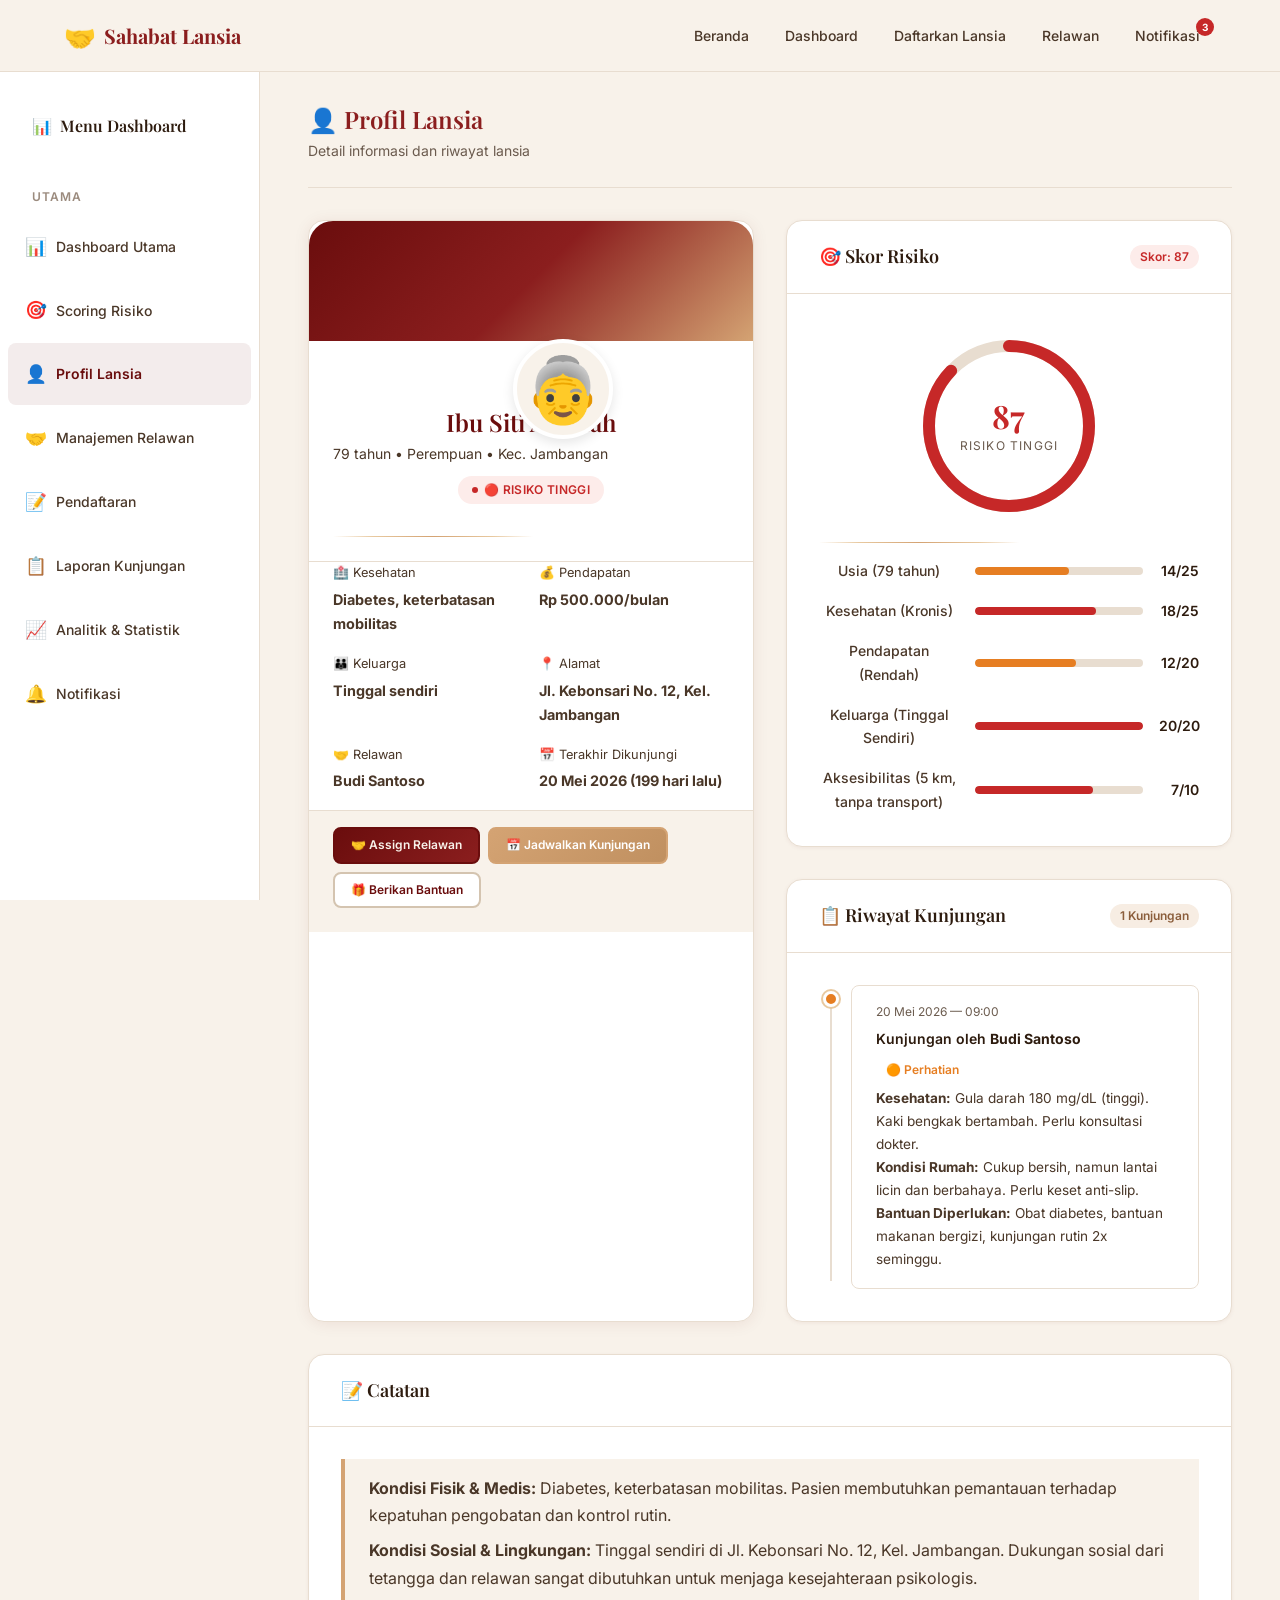
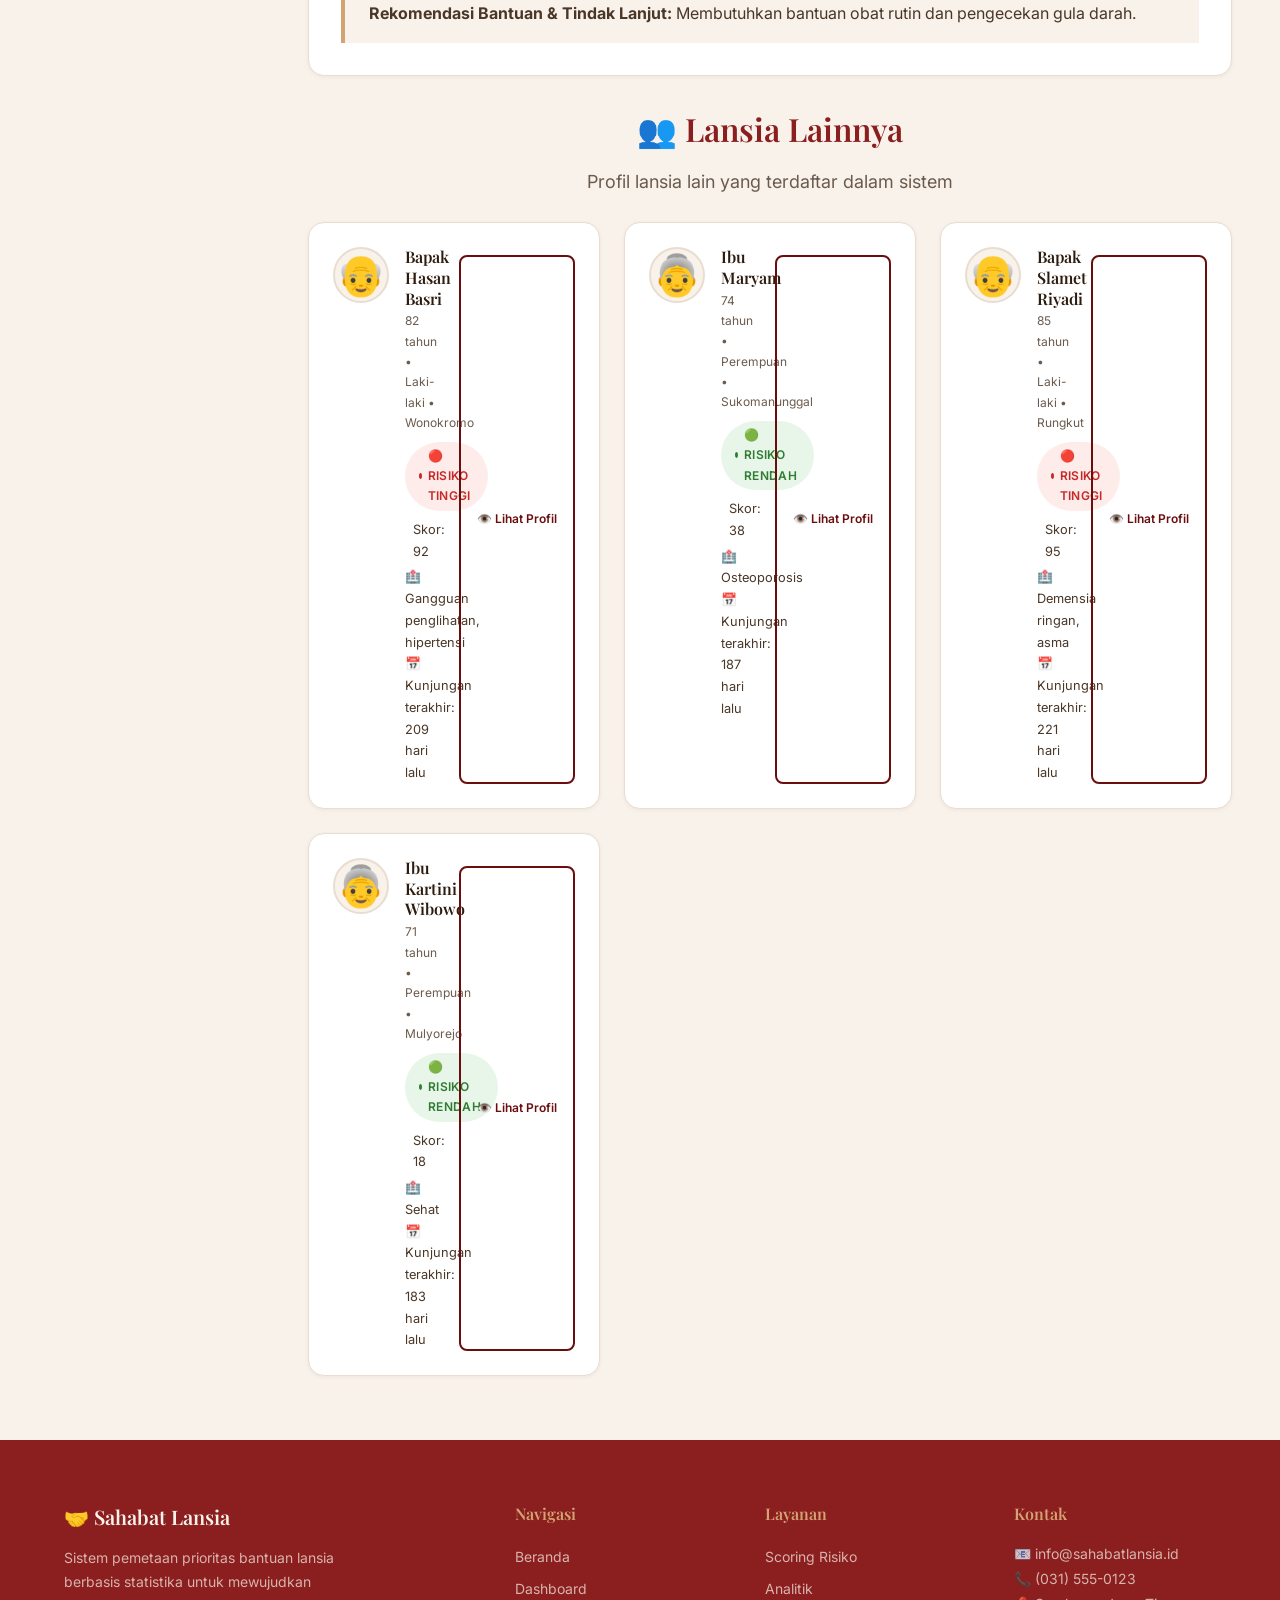
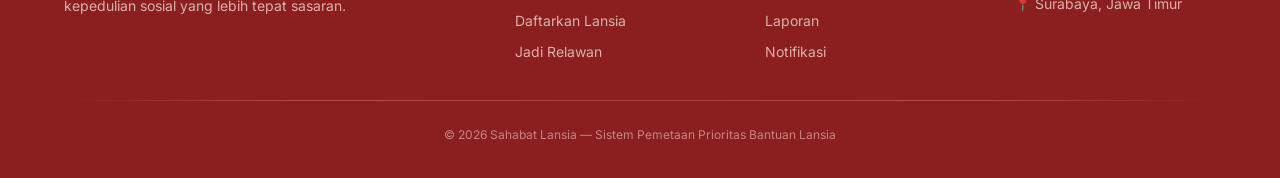
==== profile.html @ b8ca4120 "feat: implement Sahabat Lansia web app fully" ====
<!DOCTYPE html>
<html lang="id">
<head>
  <meta charset="UTF-8">
  <meta name="viewport" content="width=device-width, initial-scale=1.0">
  <meta name="description" content="Profil lengkap lansia — Sahabat Lansia">
  <title>Profil Lansia — Sahabat Lansia</title>
  <link href="https://fonts.googleapis.com/css2?family=Playfair+Display:wght@400;500;600;700&family=Inter:wght@300;400;500;600;700&display=swap" rel="stylesheet">
  <link rel="stylesheet" href="css/style.css">
  <link rel="stylesheet" href="css/components.css">
  <link rel="stylesheet" href="css/dashboard.css">
</head>
<body>

<!-- ===== NAVBAR ===== -->
<nav class="navbar">
  <div class="navbar__container">
    <a href="index.html" class="navbar__brand">
      <span class="navbar__logo">🤝</span> Sahabat Lansia
    </a>
    <button class="navbar__toggle" aria-label="Menu" aria-expanded="false">☰</button>
    <ul class="navbar__menu">
      <li><a href="index.html" class="navbar__link">Beranda</a></li>
      <li><a href="dashboard.html" class="navbar__link">Dashboard</a></li>
      <li><a href="register.html" class="navbar__link">Daftarkan Lansia</a></li>
      <li><a href="volunteer.html" class="navbar__link">Relawan</a></li>
      <li><a href="notifications.html" class="navbar__link navbar__link--notification">
        Notifikasi <span class="notification-badge">3</span>
      </a></li>
    </ul>
  </div>
</nav>

<!-- ===== DASHBOARD LAYOUT ===== -->
<div class="dashboard-layout">

  <!-- Sidebar -->
  <aside class="sidebar">
    <div class="sidebar__header"><span>📊</span> Menu Dashboard</div>
    <div class="sidebar__section-label">Utama</div>
    <nav class="sidebar__nav">
      <a href="dashboard.html" class="sidebar__link"><span class="sidebar__link-icon">📊</span> Dashboard Utama</a>
      <a href="scoring.html" class="sidebar__link"><span class="sidebar__link-icon">🎯</span> Scoring Risiko</a>
      <a href="profile.html" class="sidebar__link sidebar__link--active"><span class="sidebar__link-icon">👤</span> Profil Lansia</a>
      <a href="volunteer.html" class="sidebar__link"><span class="sidebar__link-icon">🤝</span> Manajemen Relawan</a>
      <a href="register.html" class="sidebar__link"><span class="sidebar__link-icon">📝</span> Pendaftaran</a>
      <a href="report.html" class="sidebar__link"><span class="sidebar__link-icon">📋</span> Laporan Kunjungan</a>
      <a href="analytics.html" class="sidebar__link"><span class="sidebar__link-icon">📈</span> Analitik & Statistik</a>
      <a href="notifications.html" class="sidebar__link"><span class="sidebar__link-icon">🔔</span> Notifikasi</a>
    </nav>
  </aside>

  <!-- Main Content -->
  <main class="main-content">
    <div class="main-content__header">
      <h1>👤 Profil Lansia</h1>
      <p>Detail informasi dan riwayat lansia</p>
    </div>

    <!-- ===== PROFILE SECTION (Two Columns) ===== -->
    <div style="display:grid; grid-template-columns:1fr 1fr; gap:var(--space-xl); margin-bottom:var(--space-xl);" id="profile-container">

      <!-- LEFT: Profile Card -->
      <div class="profile-card">
        <div class="profile-card__banner" style="background:linear-gradient(135deg, #6A0D0D 0%, #8B1E1E 50%, #D4A373 100%); height:120px; border-radius:var(--radius-lg) var(--radius-lg) 0 0; position:relative;"></div>
        <div class="profile-card__photo" id="profile-photo" style="font-size:4rem; width:100px; height:100px; display:flex; align-items:center; justify-content:center; background:var(--cream); border-radius:50%; border:4px solid white; margin:-50px auto 0; position:relative; z-index:2; box-shadow:0 4px 12px rgba(0,0,0,0.1);">
          👵
        </div>
        <div class="profile-card__info" style="text-align:center; padding:var(--space-md) var(--space-lg);">
          <h2 class="profile-card__name" id="profile-name" style="font-family:'Playfair Display',serif; color:var(--primary); margin-bottom:var(--space-xs);">Ibu Siti Aminah</h2>
          <p class="profile-card__meta" id="profile-meta" style="color:var(--text-secondary); margin-bottom:var(--space-sm);">79 tahun • Perempuan • Jambangan</p>
          <div id="profile-risk-badge-container">
            <span class="risk-badge risk-badge--high">
              <span class="risk-badge__dot"></span> 🔴 Risiko Tinggi
            </span>
          </div>
        </div>

        <div class="gold-divider gold-divider--sm gold-divider--center" style="margin:var(--space-md) var(--space-lg);"></div>

        <div class="profile-card__details" style="padding:0 var(--space-lg) var(--space-md); display:grid; grid-template-columns:1fr 1fr; gap:var(--space-md);">
          <div class="profile-card__detail">
            <span style="font-size:0.8rem; color:var(--text-secondary); display:block; margin-bottom:2px;">🏥 Kesehatan</span>
            <strong style="font-size:0.9rem; color:var(--text-primary);" id="detail-health">Diabetes, keterbatasan mobilitas</strong>
          </div>
          <div class="profile-card__detail">
            <span style="font-size:0.8rem; color:var(--text-secondary); display:block; margin-bottom:2px;">💰 Pendapatan</span>
            <strong style="font-size:0.9rem; color:var(--text-primary);" id="detail-income">Rp500.000/bulan</strong>
          </div>
          <div class="profile-card__detail">
            <span style="font-size:0.8rem; color:var(--text-secondary); display:block; margin-bottom:2px;">👪 Keluarga</span>
            <strong style="font-size:0.9rem; color:var(--text-primary);" id="detail-family">Tinggal sendiri</strong>
          </div>
          <div class="profile-card__detail">
            <span style="font-size:0.8rem; color:var(--text-secondary); display:block; margin-bottom:2px;">📍 Alamat</span>
            <strong style="font-size:0.9rem; color:var(--text-primary);" id="detail-address">Jl. Kebonsari No. 12</strong>
          </div>
          <div class="profile-card__detail">
            <span style="font-size:0.8rem; color:var(--text-secondary); display:block; margin-bottom:2px;">🤝 Relawan</span>
            <strong style="font-size:0.9rem; color:var(--text-primary);" id="detail-volunteer">Budi Santoso</strong>
          </div>
          <div class="profile-card__detail">
            <span style="font-size:0.8rem; color:var(--text-secondary); display:block; margin-bottom:2px;">📅 Terakhir Dikunjungi</span>
            <strong style="font-size:0.9rem; color:var(--text-primary);" id="detail-last-visit">20 Mei 2026</strong>
          </div>
        </div>

        <div class="profile-card__actions" style="padding:var(--space-md) var(--space-lg) var(--space-lg); display:flex; gap:var(--space-sm); flex-wrap:wrap;">
          <button class="btn btn--primary btn--sm" id="btn-assign" onclick="showToast('Fitur assign relawan akan segera hadir', 'success')">🤝 Assign Relawan</button>
          <button class="btn btn--gold btn--sm" id="btn-schedule" onclick="showToast('Jadwal kunjungan berhasil dibuat', 'success')">📅 Jadwalkan Kunjungan</button>
          <button class="btn btn--secondary btn--sm" id="btn-assist" onclick="showToast('Form bantuan telah dikirim', 'success')">🎁 Berikan Bantuan</button>
        </div>
      </div>

      <!-- RIGHT: Risk Score + Visit Timeline -->
      <div style="display:flex; flex-direction:column; gap:var(--space-xl);">

        <!-- A. Risk Score Card -->
        <div class="card">
          <div class="card__header">
            <h3 class="card__title">🎯 Skor Risiko</h3>
            <span class="badge badge--danger" id="profile-score-badge">Skor: 87</span>
          </div>
          <div class="card__body" style="text-align:center;">
            <div id="profile-gauge" style="display:flex; justify-content:center; margin-bottom:var(--space-md);"></div>
            <div class="gold-divider gold-divider--sm gold-divider--center" style="margin:var(--space-md) 0;"></div>
            <div class="score-breakdown" id="profile-breakdown">
              <!-- Populated by JS -->
            </div>
          </div>
        </div>

        <!-- B. Visit History Timeline -->
        <div class="card">
          <div class="card__header">
            <h3 class="card__title">📋 Riwayat Kunjungan</h3>
            <span class="badge badge--gold" id="profile-visits-badge">4 Kunjungan</span>
          </div>
          <div class="card__body">
            <div class="timeline" id="profile-timeline">
              <!-- Populated by JS -->
            </div>
          </div>
        </div>

      </div>
    </div>

    <!-- ===== NOTES CARD ===== -->
    <div class="card" style="margin-bottom:var(--space-xl);">
      <div class="card__header">
        <h3 class="card__title">📝 Catatan</h3>
      </div>
      <div class="card__body" id="profile-notes">
        <!-- Populated by JS -->
      </div>
    </div>

    <!-- ===== LANSIA LAINNYA ===== -->
    <div class="section__header" style="margin-bottom:var(--space-lg);">
      <h2 class="section__title">👥 Lansia Lainnya</h2>
      <p class="section__subtitle">Profil lansia lain yang terdaftar dalam sistem</p>
    </div>

    <div class="elderly-list" id="other-elderly-list" style="display:grid; grid-template-columns:repeat(auto-fill, minmax(280px, 1fr)); gap:var(--space-lg); margin-bottom:var(--space-xl);">
      <!-- Rendered by JS -->
    </div>

  </main>
</div>

<!-- ===== FOOTER ===== -->
<footer class="footer">
  <div class="container">
    <div class="footer__grid">
      <div class="footer__brand">
        <h3>🤝 Sahabat Lansia</h3>
        <p>Sistem pemetaan prioritas bantuan lansia berbasis statistika untuk mewujudkan kepedulian sosial yang lebih tepat sasaran.</p>
      </div>
      <div class="footer__links">
        <h4>Navigasi</h4>
        <a href="index.html">Beranda</a>
        <a href="dashboard.html">Dashboard</a>
        <a href="register.html">Daftarkan Lansia</a>
        <a href="volunteer.html">Jadi Relawan</a>
      </div>
      <div class="footer__links">
        <h4>Layanan</h4>
        <a href="scoring.html">Scoring Risiko</a>
        <a href="analytics.html">Analitik</a>
        <a href="report.html">Laporan</a>
        <a href="notifications.html">Notifikasi</a>
      </div>
      <div class="footer__contact">
        <h4>Kontak</h4>
        <p>📧 info@sahabatlansia.id</p>
        <p>📞 (031) 555-0123</p>
        <p>📍 Surabaya, Jawa Timur</p>
      </div>
    </div>
    <div class="gold-divider"></div>
    <p class="footer__copyright">© 2026 Sahabat Lansia — Sistem Pemetaan Prioritas Bantuan Lansia</p>
  </div>
</footer>

<script src="js/data.js"></script>
<script src="js/app.js"></script>
<script>
document.addEventListener('DOMContentLoaded', function() {
  // 1. Parse ID from query params, default to 1 (Ibu Siti Aminah)
  const params = new URLSearchParams(window.location.search);
  let elderlyId = parseInt(params.get('id'), 10);
  if (isNaN(elderlyId)) {
    elderlyId = 1;
  }

  // Get data
  const e = getElderlyById(elderlyId);

  if (!e) {
    // Show empty/not found state
    document.getElementById('profile-container').innerHTML = `
      <div class="card" style="grid-column: 1 / -1; padding: var(--space-2xl); text-align: center;">
        <div style="font-size: 4rem; margin-bottom: var(--space-md);">🔍</div>
        <h2 style="font-family:'Playfair Display',serif; color:var(--primary); margin-bottom: var(--space-sm);">Data Lansia Tidak Ditemukan</h2>
        <p style="color:var(--text-secondary); margin-bottom: var(--space-lg);">Profil lansia dengan ID ${elderlyId} tidak terdaftar di sistem.</p>
        <a href="dashboard.html" class="btn btn--primary">Kembali ke Dashboard</a>
      </div>
    `;
    document.getElementById('profile-notes').innerHTML = `<p style="text-align:center; color:var(--text-muted);">Tidak ada catatan.</p>`;
    return;
  }

  // Update Left Card info
  document.getElementById('profile-photo').textContent = e.photo || "👵";
  document.getElementById('profile-name').textContent = e.name;
  document.getElementById('profile-meta').textContent = `${e.age} tahun • ${e.gender} • Kec. ${e.district}`;
  
  // Risk Badge
  const badgeClass = e.riskCategory;
  const badgeLabel = getRiskLabel(e.riskCategory);
  const badgeEmoji = getRiskEmoji(e.riskCategory);
  document.getElementById('profile-risk-badge-container').innerHTML = `
    <span class="risk-badge risk-badge--${badgeClass}">
      <span class="risk-badge__dot"></span> ${badgeEmoji} ${badgeLabel}
    </span>
  `;

  // Details
  document.getElementById('detail-health').textContent = e.health;
  document.getElementById('detail-income').textContent = e.income > 0 ? formatCurrency(e.income) + '/bulan' : 'Tidak ada pendapatan';
  document.getElementById('detail-family').textContent = e.livingStatus || (e.familySupport === 'alone' ? 'Tinggal sendiri' : e.familySupport === 'caregiver' ? 'Dengan pengasuh' : 'Tinggal dengan keluarga');
  document.getElementById('detail-address').textContent = e.address;
  document.getElementById('detail-volunteer').textContent = e.volunteer || 'Belum ditugaskan';
  
  const days = daysSince(e.lastVisit);
  document.getElementById('detail-last-visit').textContent = e.lastVisit ? `${formatDate(e.lastVisit)} (${days} hari lalu)` : 'Belum pernah';

  // Action Buttons customized
  document.getElementById('btn-assign').setAttribute('onclick', `showToast('Berhasil menugaskan relawan untuk ${e.name}', 'success')`);
  document.getElementById('btn-schedule').setAttribute('onclick', `showToast('Jadwal kunjungan ke ${e.name} berhasil dibuat', 'success')`);
  document.getElementById('btn-assist').setAttribute('onclick', `showToast('Program bantuan untuk ${e.name} berhasil diajukan', 'success')`);

  // Update Right Card Info
  // Score badge
  const scoreBadge = document.getElementById('profile-score-badge');
  scoreBadge.textContent = `Skor: ${e.riskScore}`;
  scoreBadge.className = `badge badge--${badgeClass === 'high' ? 'danger' : badgeClass === 'medium' ? 'warning' : 'success'}`;

  // Render Gauge
  renderGauge('profile-gauge', e.riskScore);

  // Calculate breakdown contribution
  const dataForScore = {
    age: e.age,
    healthCondition: e.healthCondition,
    incomeCategory: e.incomeCategory,
    familySupport: e.familySupport,
    accessibilityDistance: e.accessibilityDistance,
    transportAccess: e.transportAccess
  };
  
  // Breakdown Calculation
  let ageScore = 0;
  if (e.age >= 90) ageScore = 25;
  else if (e.age >= 85) ageScore = 22;
  else if (e.age >= 80) ageScore = 18;
  else if (e.age >= 75) ageScore = 14;
  else if (e.age >= 70) ageScore = 10;
  else ageScore = 5;

  let healthScore = 0;
  if (e.healthCondition === "disability") healthScore = 25;
  else if (e.healthCondition === "chronic") healthScore = 18;
  else healthScore = 5;

  let incomeScore = 0;
  if (e.incomeCategory === "none") incomeScore = 20;
  else if (e.incomeCategory === "low") incomeScore = 12;
  else incomeScore = 4;

  let familyScore = 0;
  if (e.familySupport === "alone") familyScore = 20;
  else if (e.familySupport === "caregiver") familyScore = 10;
  else familyScore = 3;

  let accessScore = 2;
  if (!e.transportAccess && e.accessibilityDistance > 5) accessScore = 10;
  else if (!e.transportAccess) accessScore = 7;
  else if (e.accessibilityDistance > 5) accessScore = 5;
  else accessScore = 2;

  const breakdownEl = document.getElementById('profile-breakdown');
  
  const factors = [
    { label: `Usia (${e.age} tahun)`, val: ageScore, max: 25, color: ageScore >= 18 ? 'var(--risk-high)' : ageScore >= 10 ? 'var(--risk-medium)' : 'var(--risk-low)' },
    { label: `Kesehatan (${e.healthCondition === 'healthy' ? 'Sehat' : e.healthCondition === 'chronic' ? 'Kronis' : 'Disabilitas'})`, val: healthScore, max: 25, color: healthScore >= 18 ? 'var(--risk-high)' : healthScore >= 10 ? 'var(--risk-medium)' : 'var(--risk-low)' },
    { label: `Pendapatan (${e.incomeCategory === 'pension' ? 'Pensiunan' : e.incomeCategory === 'low' ? 'Rendah' : 'Tanpa Pendapatan'})`, val: incomeScore, max: 20, color: incomeScore >= 15 ? 'var(--risk-high)' : incomeScore >= 10 ? 'var(--risk-medium)' : 'var(--risk-low)' },
    { label: `Keluarga (${e.familySupport === 'family' ? 'Tinggal dg Keluarga' : e.familySupport === 'caregiver' ? 'Dengan Pengasuh' : 'Tinggal Sendiri'})`, val: familyScore, max: 20, color: familyScore >= 15 ? 'var(--risk-high)' : familyScore >= 10 ? 'var(--risk-medium)' : 'var(--risk-low)' },
    { label: `Aksesibilitas (${e.accessibilityDistance} km, ${e.transportAccess ? 'ada transport' : 'tanpa transport'})`, val: accessScore, max: 10, color: accessScore >= 7 ? 'var(--risk-high)' : accessScore >= 5 ? 'var(--risk-medium)' : 'var(--risk-low)' }
  ];

  breakdownEl.innerHTML = factors.map(f => {
    const pct = Math.round((f.val / f.max) * 100);
    return `
      <div class="score-factor">
        <div class="score-factor__label">${f.label}</div>
        <div class="score-factor__bar"><div class="score-factor__fill" style="width:${pct}%; background:${f.color};"></div></div>
        <div class="score-factor__value">${f.val}/${f.max}</div>
      </div>
    `;
  }).join('');

  // Timeline (Visit History)
  const eReports = visitReports.filter(r => r.elderlyId === e.id);
  const visitsBadge = document.getElementById('profile-visits-badge');
  visitsBadge.textContent = `${eReports.length} Kunjungan`;
  
  const timelineEl = document.getElementById('profile-timeline');
  if (eReports.length === 0) {
    timelineEl.innerHTML = `
      <div style="text-align:center; padding:var(--space-lg); color:var(--text-muted); font-style:italic;">
        Belum ada riwayat kunjungan tercatat untuk lansia ini.
      </div>
    `;
  } else {
    // Sort reports by date descending
    const sortedReports = [...eReports].sort((a, b) => new Date(b.date) - new Date(a.date));
    timelineEl.innerHTML = sortedReports.map(r => {
      const vol = getVolunteerById(r.volunteerId);
      const volName = vol ? vol.name : 'Relawan';
      let statusColor = 'var(--risk-low)';
      if (r.overallRating === 'critical') statusColor = 'var(--risk-high)';
      else if (r.overallRating === 'concerning') statusColor = 'var(--risk-medium)';
      
      const ratingLabels = { stable: '🟢 Stabil', concerning: '🟠 Perhatian', critical: '🔴 Kritis' };
      const ratingLabel = ratingLabels[r.overallRating] || r.overallRating;

      return `
        <div class="timeline__item">
          <div class="timeline__dot" style="background:${statusColor};"></div>
          <div class="timeline__content">
            <div class="timeline__date">${formatDate(r.date)} — ${r.time}</div>
            <div class="timeline__title" style="display:flex; justify-content:space-between; align-items:center; flex-wrap:wrap; gap:8px;">
              <span>Kunjungan oleh <strong>${volName}</strong></span>
              <span class="badge badge--sm" style="background:${statusColor}15; color:${statusColor}; border:1px solid ${statusColor}30;">${ratingLabel}</span>
            </div>
            <p style="font-size:0.85rem; color:var(--text-secondary); margin-top:4px;">
              <strong>Kesehatan:</strong> ${r.healthUpdate}<br>
              <strong>Kondisi Rumah:</strong> ${r.houseCondition}<br>
              <strong>Bantuan Diperlukan:</strong> ${r.assistanceNeeded}
            </p>
          </div>
        </div>
      `;
    }).join('');
  }

  // Notes
  const notesContainer = document.getElementById('profile-notes');
  let healthNotes = e.health;
  let familyNotes = e.livingStatus || (e.familySupport === 'alone' ? 'Tinggal sendiri' : e.familySupport === 'caregiver' ? 'Dengan pengasuh' : 'Tinggal dengan keluarga');
  let needsNotes = e.notes || 'Bantuan pemantauan kesehatan rutin dan pendampingan sosial.';
  
  notesContainer.innerHTML = `
    <div style="background:var(--cream); padding:var(--space-md) var(--space-lg); border-radius:var(--radius-md); border-left:4px solid var(--gold);">
      <p style="color:var(--text-primary); line-height:1.7; margin-bottom:var(--space-sm);">
        <strong>Kondisi Fisik & Medis:</strong> ${healthNotes}. Pasien membutuhkan pemantauan terhadap kepatuhan pengobatan dan kontrol rutin.
      </p>
      <p style="color:var(--text-primary); line-height:1.7; margin-bottom:var(--space-sm);">
        <strong>Kondisi Sosial & Lingkungan:</strong> ${familyNotes} di ${e.address}. Dukungan sosial dari tetangga dan relawan sangat dibutuhkan untuk menjaga kesejahteraan psikologis.
      </p>
      <p style="color:var(--text-primary); line-height:1.7;">
        <strong>Rekomendasi Bantuan & Tindak Lanjut:</strong> ${needsNotes}
      </p>
    </div>
  `;

  // Render other elderly cards (show 4 others, excluding current ID)
  const others = elderlyData.filter(item => item.id !== e.id).slice(0, 4);
  const listEl = document.getElementById('other-elderly-list');
  if (listEl) {
    listEl.innerHTML = others.map(item => {
      const riskClass = item.riskCategory;
      const riskLabel = getRiskLabel(item.riskCategory);
      const riskEmoji = getRiskEmoji(item.riskCategory);
      const days = daysSince(item.lastVisit);
      const daysText = days !== null ? days + ' hari lalu' : 'Belum pernah';
      return `
        <div class="elderly-card">
          <div class="elderly-card__avatar" style="font-size:2.5rem;">${item.photo}</div>
          <div class="elderly-card__info">
            <h4 class="elderly-card__name">${item.name}</h4>
            <p class="elderly-card__meta">${item.age} tahun • ${item.gender} • ${item.district}</p>
            <div class="elderly-card__details" style="margin-top:var(--space-xs);">
              <span class="risk-badge risk-badge--${riskClass}">
                <span class="risk-badge__dot"></span> ${riskEmoji} ${riskLabel}
              </span>
              <span style="font-size:0.8rem; color:var(--text-secondary); margin-left:var(--space-sm);">Skor: ${item.riskScore}</span>
            </div>
            <p style="font-size:0.8rem; color:var(--text-secondary); margin-top:var(--space-xs);">🏥 ${item.health}</p>
            <p style="font-size:0.8rem; color:var(--text-secondary);">📅 Kunjungan terakhir: ${daysText}</p>
          </div>
          <div class="elderly-card__actions" style="margin-top:var(--space-sm);">
            <a href="profile.html?id=${item.id}" class="btn btn--outline btn--sm">👁️ Lihat Profil</a>
          </div>
        </div>
      `;
    }).join('');
  }
});
</script>
</body>
</html>
---- css/style.css ----
/* ============================================
   SAHABAT LANSIA — Global Design System
   ============================================ */

/* --- CSS Custom Properties --- */
:root {
  /* Primary Palette */
  --primary: #6A0D0D;
  --primary-dark: #8B1E1E;
  --primary-light: #9B3333;
  --warm-brown: #8B5E3C;
  --cream: #F8F2EA;
  --cream-dark: #EDE4D8;
  --gold: #D4A373;
  --gold-light: #E8C9A0;
  --beige: #EADBC8;

  /* Status Colors */
  --risk-high: #C62828;
  --risk-high-bg: #FDECEA;
  --risk-medium: #E67E22;
  --risk-medium-bg: #FFF3E0;
  --risk-low: #2E7D32;
  --risk-low-bg: #E8F5E9;

  /* Text Colors */
  --text-dark: #2D1B0E;
  --text-body: #4A3728;
  --text-muted: #6B5B4E;
  --text-light: #9B8B7E;

  /* Backgrounds */
  --bg-white: #FFFFFF;
  --bg-cream: #F8F2EA;
  --bg-beige: #EADBC8;

  /* Shadows */
  --shadow-sm: 0 1px 4px rgba(106, 13, 13, 0.06);
  --shadow: 0 2px 16px rgba(106, 13, 13, 0.08);
  --shadow-md: 0 4px 20px rgba(106, 13, 13, 0.10);
  --shadow-lg: 0 8px 32px rgba(106, 13, 13, 0.12);

  /* Borders */
  --border-light: #E8DDD0;
  --border: #D4C4B0;

  /* Radius */
  --radius-sm: 8px;
  --radius: 16px;
  --radius-lg: 24px;
  --radius-full: 9999px;

  /* Transitions */
  --transition: all 0.3s ease;
  --transition-fast: all 0.15s ease;

  /* Spacing */
  --space-xs: 4px;
  --space-sm: 8px;
  --space-md: 16px;
  --space-lg: 24px;
  --space-xl: 32px;
  --space-2xl: 48px;
  --space-3xl: 64px;
  --space-4xl: 96px;

  /* Typography */
  --font-heading: 'Playfair Display', 'Georgia', serif;
  --font-body: 'Inter', -apple-system, BlinkMacSystemFont, sans-serif;
  --font-size-xs: 0.75rem;
  --font-size-sm: 0.875rem;
  --font-size-base: 1rem;
  --font-size-lg: 1.125rem;
  --font-size-xl: 1.25rem;
  --font-size-2xl: 1.5rem;
  --font-size-3xl: 2rem;
  --font-size-4xl: 2.5rem;
  --font-size-5xl: 3.5rem;

  /* Layout */
  --container-max: 1200px;
  --container-narrow: 800px;
  --navbar-height: 72px;
  --sidebar-width: 260px;
}


/* --- CSS Reset --- */
*,
*::before,
*::after {
  margin: 0;
  padding: 0;
  box-sizing: border-box;
}

html {
  scroll-behavior: smooth;
  -webkit-text-size-adjust: 100%;
}

body {
  font-family: var(--font-body);
  font-size: var(--font-size-base);
  line-height: 1.7;
  color: var(--text-body);
  background-color: var(--bg-cream);
  -webkit-font-smoothing: antialiased;
  -moz-osx-font-smoothing: grayscale;
}

img {
  max-width: 100%;
  height: auto;
  display: block;
}

a {
  color: var(--primary);
  text-decoration: none;
  transition: var(--transition-fast);
}

a:hover {
  color: var(--primary-dark);
}

ul, ol {
  list-style: none;
}

button, input, select, textarea {
  font-family: inherit;
  font-size: inherit;
  line-height: inherit;
  color: inherit;
}

button {
  cursor: pointer;
  border: none;
  background: none;
}

h1, h2, h3, h4, h5, h6 {
  font-family: var(--font-heading);
  color: var(--text-dark);
  line-height: 1.3;
  font-weight: 600;
}

h1 { font-size: var(--font-size-5xl); }
h2 { font-size: var(--font-size-3xl); }
h3 { font-size: var(--font-size-2xl); }
h4 { font-size: var(--font-size-xl); }
h5 { font-size: var(--font-size-lg); }
h6 { font-size: var(--font-size-base); }


/* --- Layout --- */
.container {
  width: 100%;
  max-width: var(--container-max);
  margin: 0 auto;
  padding: 0 var(--space-lg);
}

.container--narrow {
  max-width: var(--container-narrow);
}


/* --- Utility Classes --- */
.text-center { text-align: center; }
.text-left { text-align: left; }
.text-right { text-align: right; }
.text-muted { color: var(--text-muted); }
.text-primary { color: var(--primary); }
.text-gold { color: var(--gold); }
.text-risk-high { color: var(--risk-high); }
.text-risk-medium { color: var(--risk-medium); }
.text-risk-low { color: var(--risk-low); }

.font-heading { font-family: var(--font-heading); }
.font-body { font-family: var(--font-body); }

.mt-sm { margin-top: var(--space-sm); }
.mt-md { margin-top: var(--space-md); }
.mt-lg { margin-top: var(--space-lg); }
.mt-xl { margin-top: var(--space-xl); }
.mt-2xl { margin-top: var(--space-2xl); }
.mb-sm { margin-bottom: var(--space-sm); }
.mb-md { margin-bottom: var(--space-md); }
.mb-lg { margin-bottom: var(--space-lg); }
.mb-xl { margin-bottom: var(--space-xl); }
.mb-2xl { margin-bottom: var(--space-2xl); }

.flex { display: flex; }
.flex-col { flex-direction: column; }
.flex-wrap { flex-wrap: wrap; }
.items-center { align-items: center; }
.justify-center { justify-content: center; }
.justify-between { justify-content: space-between; }
.gap-sm { gap: var(--space-sm); }
.gap-md { gap: var(--space-md); }
.gap-lg { gap: var(--space-lg); }
.gap-xl { gap: var(--space-xl); }

.grid { display: grid; gap: var(--space-lg); }
.grid--2 { grid-template-columns: repeat(2, 1fr); }
.grid--3 { grid-template-columns: repeat(3, 1fr); }
.grid--4 { grid-template-columns: repeat(4, 1fr); }

.hidden { display: none !important; }
.sr-only {
  position: absolute;
  width: 1px;
  height: 1px;
  overflow: hidden;
  clip: rect(0,0,0,0);
  white-space: nowrap;
}


/* --- Gold Decorative Divider --- */
.gold-divider {
  height: 1px;
  background: linear-gradient(
    90deg,
    transparent 0%,
    var(--gold-light) 20%,
    var(--gold) 50%,
    var(--gold-light) 80%,
    transparent 100%
  );
  margin: var(--space-2xl) 0;
  border: none;
}

.gold-divider--sm {
  margin: var(--space-lg) 0;
}

.gold-divider--center {
  max-width: 200px;
  margin-left: auto;
  margin-right: auto;
}


/* ============================================
   LANDING PAGE STYLES
   ============================================ */

/* --- Hero Section --- */
.hero {
  position: relative;
  min-height: calc(100vh - var(--navbar-height));
  display: flex;
  align-items: center;
  background: linear-gradient(135deg, var(--cream) 0%, var(--beige) 50%, var(--cream-dark) 100%);
  overflow: hidden;
  padding: var(--space-4xl) 0;
}

.hero::before {
  content: '';
  position: absolute;
  top: -50%;
  right: -10%;
  width: 600px;
  height: 600px;
  border-radius: 50%;
  background: radial-gradient(circle, rgba(212, 163, 115, 0.15) 0%, transparent 70%);
  pointer-events: none;
}

.hero::after {
  content: '';
  position: absolute;
  bottom: -30%;
  left: -10%;
  width: 500px;
  height: 500px;
  border-radius: 50%;
  background: radial-gradient(circle, rgba(106, 13, 13, 0.05) 0%, transparent 70%);
  pointer-events: none;
}

.hero__container {
  display: grid;
  grid-template-columns: 1fr 1fr;
  gap: var(--space-3xl);
  align-items: center;
  position: relative;
  z-index: 1;
}

.hero__content {
  max-width: 560px;
}

.hero__badge {
  display: inline-flex;
  align-items: center;
  gap: var(--space-sm);
  background: rgba(106, 13, 13, 0.08);
  color: var(--primary);
  padding: var(--space-sm) var(--space-md);
  border-radius: var(--radius-full);
  font-size: var(--font-size-sm);
  font-weight: 500;
  margin-bottom: var(--space-lg);
  border: 1px solid rgba(106, 13, 13, 0.12);
}

.hero__title {
  font-size: clamp(2.2rem, 4.5vw, 3.5rem);
  color: var(--primary-dark);
  line-height: 1.15;
  margin-bottom: var(--space-lg);
  letter-spacing: -0.02em;
}

.hero__title span {
  color: var(--gold);
}

.hero__subtitle {
  font-size: var(--font-size-lg);
  color: var(--text-muted);
  line-height: 1.8;
  margin-bottom: var(--space-xl);
  max-width: 480px;
}

.hero__buttons {
  display: flex;
  gap: var(--space-md);
  flex-wrap: wrap;
}

.hero__stats {
  display: flex;
  gap: var(--space-2xl);
  margin-top: var(--space-2xl);
  padding-top: var(--space-xl);
  border-top: 1px solid var(--border-light);
}

.hero__stat-item {
  text-align: center;
}

.hero__stat-value {
  font-family: var(--font-heading);
  font-size: var(--font-size-3xl);
  font-weight: 700;
  color: var(--primary);
  display: block;
  line-height: 1.2;
}

.hero__stat-label {
  font-size: var(--font-size-sm);
  color: var(--text-muted);
  margin-top: var(--space-xs);
}

.hero__image {
  display: flex;
  justify-content: center;
  align-items: center;
}

.hero__image img {
  max-width: 100%;
  height: auto;
  border-radius: var(--radius-lg);
  filter: drop-shadow(0 20px 40px rgba(106, 13, 13, 0.15));
}

.hero__image-placeholder {
  width: 100%;
  max-width: 480px;
  aspect-ratio: 1;
  border-radius: var(--radius-lg);
  background: linear-gradient(145deg, var(--beige) 0%, var(--cream-dark) 100%);
  display: flex;
  flex-direction: column;
  align-items: center;
  justify-content: center;
  gap: var(--space-md);
  font-size: 5rem;
  box-shadow: var(--shadow-lg);
  border: 2px solid var(--gold-light);
  position: relative;
  overflow: hidden;
}

.hero__image-placeholder::after {
  content: '';
  position: absolute;
  inset: 8px;
  border: 1px solid var(--gold-light);
  border-radius: calc(var(--radius-lg) - 4px);
  pointer-events: none;
}

.hero__image-placeholder span {
  font-family: var(--font-heading);
  font-size: var(--font-size-lg);
  color: var(--warm-brown);
}


/* --- Section Base --- */
.section {
  padding: var(--space-4xl) 0;
}

.section--cream {
  background-color: var(--bg-cream);
}

.section--white {
  background-color: var(--bg-white);
}

.section--beige {
  background-color: var(--bg-beige);
}

.section--primary {
  background-color: var(--primary-dark);
  color: var(--cream);
}

.section--primary h2,
.section--primary h3,
.section--primary h4 {
  color: var(--cream);
}

.section--primary .text-muted {
  color: rgba(248, 242, 234, 0.7);
}

.section__header {
  text-align: center;
  max-width: 700px;
  margin: 0 auto var(--space-3xl);
}

.section__title {
  font-size: var(--font-size-3xl);
  color: var(--primary-dark);
  margin-bottom: var(--space-md);
}

.section__subtitle {
  font-size: var(--font-size-lg);
  color: var(--text-muted);
  line-height: 1.8;
}


/* --- About Section --- */
.about-grid {
  display: grid;
  grid-template-columns: repeat(3, 1fr);
  gap: var(--space-xl);
}

.about-card {
  background: var(--bg-white);
  padding: var(--space-xl);
  border-radius: var(--radius);
  box-shadow: var(--shadow-sm);
  text-align: center;
  transition: var(--transition);
  border: 1px solid var(--border-light);
}

.about-card:hover {
  transform: translateY(-4px);
  box-shadow: var(--shadow-md);
  border-color: var(--gold-light);
}

.about-card__icon {
  width: 64px;
  height: 64px;
  border-radius: var(--radius);
  background: var(--cream);
  display: flex;
  align-items: center;
  justify-content: center;
  margin: 0 auto var(--space-md);
  font-size: 1.8rem;
}

.about-card__title {
  font-size: var(--font-size-xl);
  margin-bottom: var(--space-sm);
  color: var(--primary);
}

.about-card__text {
  color: var(--text-muted);
  font-size: var(--font-size-sm);
  line-height: 1.7;
}


/* --- How It Works (Cara Kerja) --- */
.steps-grid {
  display: grid;
  grid-template-columns: repeat(4, 1fr);
  gap: var(--space-lg);
  position: relative;
}

.steps-grid::before {
  content: '';
  position: absolute;
  top: 40px;
  left: 12.5%;
  right: 12.5%;
  height: 2px;
  background: var(--gold-light);
  z-index: 0;
}

.step-card {
  text-align: center;
  position: relative;
  z-index: 1;
}

.step-card__number {
  width: 80px;
  height: 80px;
  border-radius: 50%;
  background: linear-gradient(135deg, var(--primary) 0%, var(--primary-dark) 100%);
  color: var(--cream);
  display: flex;
  align-items: center;
  justify-content: center;
  font-family: var(--font-heading);
  font-size: var(--font-size-2xl);
  font-weight: 700;
  margin: 0 auto var(--space-md);
  box-shadow: 0 4px 16px rgba(106, 13, 13, 0.25);
}

.step-card__title {
  font-size: var(--font-size-lg);
  color: var(--primary);
  margin-bottom: var(--space-sm);
}

.step-card__text {
  color: var(--text-muted);
  font-size: var(--font-size-sm);
  line-height: 1.6;
}


/* --- Impact Section --- */
.impact-grid {
  display: grid;
  grid-template-columns: repeat(4, 1fr);
  gap: var(--space-xl);
}

.impact-card {
  text-align: center;
  padding: var(--space-xl);
}

.impact-card__value {
  font-family: var(--font-heading);
  font-size: var(--font-size-4xl);
  font-weight: 700;
  color: var(--gold);
  display: block;
  line-height: 1.2;
}

.impact-card__label {
  font-size: var(--font-size-base);
  color: rgba(248, 242, 234, 0.8);
  margin-top: var(--space-sm);
}


/* --- Testimonial Section --- */
.testimonial-grid {
  display: grid;
  grid-template-columns: repeat(3, 1fr);
  gap: var(--space-xl);
}

.testimonial-card {
  background: var(--bg-white);
  padding: var(--space-xl);
  border-radius: var(--radius);
  box-shadow: var(--shadow-sm);
  border: 1px solid var(--border-light);
  position: relative;
}

.testimonial-card::before {
  content: '"';
  position: absolute;
  top: 16px;
  left: 24px;
  font-family: var(--font-heading);
  font-size: 4rem;
  color: var(--gold-light);
  line-height: 1;
}

.testimonial-card__text {
  font-style: italic;
  color: var(--text-body);
  line-height: 1.8;
  margin-bottom: var(--space-lg);
  padding-top: var(--space-xl);
  font-size: var(--font-size-sm);
}

.testimonial-card__author {
  display: flex;
  align-items: center;
  gap: var(--space-md);
}

.testimonial-card__avatar {
  width: 48px;
  height: 48px;
  border-radius: 50%;
  background: var(--cream);
  display: flex;
  align-items: center;
  justify-content: center;
  font-size: 1.4rem;
  flex-shrink: 0;
  border: 2px solid var(--gold-light);
}

.testimonial-card__name {
  font-weight: 600;
  color: var(--text-dark);
  font-size: var(--font-size-sm);
}

.testimonial-card__role {
  font-size: var(--font-size-xs);
  color: var(--text-muted);
}


/* --- Stats Section (Landing) --- */
.stats-landing {
  display: grid;
  grid-template-columns: 1fr 1fr;
  gap: var(--space-3xl);
  align-items: center;
}

.stats-landing__chart {
  max-width: 400px;
  margin: 0 auto;
}

.stats-landing__info {
  display: flex;
  flex-direction: column;
  gap: var(--space-lg);
}

.stats-landing__item {
  display: flex;
  align-items: center;
  gap: var(--space-md);
  padding: var(--space-md);
  background: var(--bg-white);
  border-radius: var(--radius-sm);
  border: 1px solid var(--border-light);
}

.stats-landing__dot {
  width: 12px;
  height: 12px;
  border-radius: 50%;
  flex-shrink: 0;
}

.stats-landing__label {
  flex: 1;
  font-size: var(--font-size-sm);
  color: var(--text-body);
}

.stats-landing__value {
  font-weight: 700;
  font-family: var(--font-heading);
  color: var(--text-dark);
  font-size: var(--font-size-lg);
}


/* ============================================
   ANIMATIONS
   ============================================ */
@keyframes fadeInUp {
  from {
    opacity: 0;
    transform: translateY(24px);
  }
  to {
    opacity: 1;
    transform: translateY(0);
  }
}

@keyframes fadeIn {
  from { opacity: 0; }
  to { opacity: 1; }
}

@keyframes slideInLeft {
  from {
    opacity: 0;
    transform: translateX(-24px);
  }
  to {
    opacity: 1;
    transform: translateX(0);
  }
}

@keyframes pulse {
  0%, 100% { transform: scale(1); }
  50% { transform: scale(1.05); }
}

@keyframes countUp {
  from { opacity: 0; transform: translateY(10px); }
  to { opacity: 1; transform: translateY(0); }
}

.animate-fade-in-up {
  animation: fadeInUp 0.6s ease forwards;
}

.animate-fade-in {
  animation: fadeIn 0.5s ease forwards;
}


/* ============================================
   RESPONSIVE DESIGN
   ============================================ */

/* Tablet */
@media (max-width: 1024px) {
  :root {
    --font-size-5xl: 2.8rem;
    --font-size-4xl: 2rem;
    --font-size-3xl: 1.75rem;
  }

  .hero__container {
    grid-template-columns: 1fr;
    text-align: center;
  }

  .hero__content {
    max-width: 100%;
  }

  .hero__subtitle {
    max-width: 100%;
  }

  .hero__buttons {
    justify-content: center;
  }

  .hero__stats {
    justify-content: center;
  }

  .hero__image {
    display: none;
  }

  .about-grid {
    grid-template-columns: repeat(2, 1fr);
  }

  .steps-grid {
    grid-template-columns: repeat(2, 1fr);
  }

  .steps-grid::before {
    display: none;
  }

  .impact-grid {
    grid-template-columns: repeat(2, 1fr);
  }

  .testimonial-grid {
    grid-template-columns: repeat(2, 1fr);
  }

  .stats-landing {
    grid-template-columns: 1fr;
  }

  .grid--4 {
    grid-template-columns: repeat(2, 1fr);
  }
}

/* Mobile */
@media (max-width: 768px) {
  :root {
    --font-size-5xl: 2.2rem;
    --font-size-4xl: 1.75rem;
    --font-size-3xl: 1.5rem;
    --space-4xl: 64px;
    --space-3xl: 48px;
  }

  .container {
    padding: 0 var(--space-md);
  }

  .about-grid,
  .steps-grid,
  .impact-grid,
  .testimonial-grid {
    grid-template-columns: 1fr;
  }

  .grid--2,
  .grid--3,
  .grid--4 {
    grid-template-columns: 1fr;
  }

  .hero__buttons {
    flex-direction: column;
    align-items: stretch;
  }

  .hero__stats {
    flex-direction: column;
    gap: var(--space-md);
  }
}

/* Print styles */
@media print {
  .navbar, .sidebar, .footer, .btn {
    display: none !important;
  }

  body {
    background: white;
    color: black;
  }
}
---- css/components.css ----
/* ============================================
   SAHABAT LANSIA — Shared Components
   ============================================ */

/* --- Navbar --- */
.navbar {
  position: sticky;
  top: 0;
  z-index: 1000;
  background: rgba(248, 242, 234, 0.95);
  backdrop-filter: blur(12px);
  -webkit-backdrop-filter: blur(12px);
  border-bottom: 1px solid var(--border-light);
  height: var(--navbar-height);
  display: flex;
  align-items: center;
}

.navbar__container {
  display: flex;
  align-items: center;
  justify-content: space-between;
  width: 100%;
  max-width: var(--container-max);
  margin: 0 auto;
  padding: 0 var(--space-lg);
}

.navbar__brand {
  display: flex;
  align-items: center;
  gap: var(--space-sm);
  font-family: var(--font-heading);
  font-size: var(--font-size-xl);
  font-weight: 700;
  color: var(--primary-dark);
  text-decoration: none;
}

.navbar__brand:hover {
  color: var(--primary);
}

.navbar__logo {
  font-size: 1.6rem;
}

.navbar__menu {
  display: flex;
  align-items: center;
  gap: var(--space-xs);
}

.navbar__link {
  display: flex;
  align-items: center;
  gap: var(--space-xs);
  padding: var(--space-sm) var(--space-md);
  border-radius: var(--radius-sm);
  color: var(--text-body);
  font-size: var(--font-size-sm);
  font-weight: 500;
  transition: var(--transition-fast);
  white-space: nowrap;
  text-decoration: none;
}

.navbar__link:hover {
  background: rgba(106, 13, 13, 0.06);
  color: var(--primary);
}

.navbar__link--active {
  background: rgba(106, 13, 13, 0.08);
  color: var(--primary);
  font-weight: 600;
}

.navbar__link--notification {
  position: relative;
}

.notification-badge {
  position: absolute;
  top: 2px;
  right: 2px;
  width: 18px;
  height: 18px;
  border-radius: 50%;
  background: var(--risk-high);
  color: white;
  font-size: 10px;
  font-weight: 700;
  display: flex;
  align-items: center;
  justify-content: center;
  line-height: 1;
}

.navbar__toggle {
  display: none;
  width: 40px;
  height: 40px;
  border-radius: var(--radius-sm);
  font-size: 1.3rem;
  color: var(--primary);
  transition: var(--transition-fast);
  align-items: center;
  justify-content: center;
}

.navbar__toggle:hover {
  background: rgba(106, 13, 13, 0.06);
}

@media (max-width: 768px) {
  .navbar__toggle {
    display: flex;
  }

  .navbar__menu {
    display: none;
    position: absolute;
    top: var(--navbar-height);
    left: 0;
    right: 0;
    background: var(--bg-cream);
    border-bottom: 1px solid var(--border-light);
    flex-direction: column;
    padding: var(--space-md);
    box-shadow: var(--shadow-md);
  }

  .navbar__menu--open {
    display: flex;
  }

  .navbar__link {
    width: 100%;
    padding: var(--space-md);
  }
}


/* --- Buttons --- */
.btn {
  display: inline-flex;
  align-items: center;
  justify-content: center;
  gap: var(--space-sm);
  padding: 12px 28px;
  border-radius: var(--radius-sm);
  font-weight: 600;
  font-size: var(--font-size-sm);
  transition: var(--transition);
  cursor: pointer;
  border: 2px solid transparent;
  text-decoration: none;
  white-space: nowrap;
  line-height: 1.4;
}

.btn--primary {
  background: linear-gradient(135deg, var(--primary) 0%, var(--primary-dark) 100%);
  color: var(--cream);
  border-color: var(--primary);
}

.btn--primary:hover {
  background: linear-gradient(135deg, var(--primary-dark) 0%, #6e1a1a 100%);
  transform: translateY(-1px);
  box-shadow: 0 4px 16px rgba(106, 13, 13, 0.3);
  color: var(--cream);
}

.btn--secondary {
  background: var(--bg-white);
  color: var(--primary);
  border-color: var(--border);
}

.btn--secondary:hover {
  border-color: var(--primary);
  background: var(--cream);
  color: var(--primary);
}

.btn--gold {
  background: linear-gradient(135deg, var(--gold) 0%, #C09060 100%);
  color: var(--bg-white);
  border-color: var(--gold);
}

.btn--gold:hover {
  background: linear-gradient(135deg, #C09060 0%, #A67B50 100%);
  transform: translateY(-1px);
  box-shadow: 0 4px 16px rgba(212, 163, 115, 0.35);
  color: var(--bg-white);
}

.btn--outline {
  background: transparent;
  color: var(--primary);
  border-color: var(--primary);
}

.btn--outline:hover {
  background: var(--primary);
  color: var(--cream);
}

.btn--outline-light {
  background: transparent;
  color: var(--cream);
  border-color: rgba(248, 242, 234, 0.4);
}

.btn--outline-light:hover {
  background: rgba(248, 242, 234, 0.1);
  border-color: var(--cream);
  color: var(--cream);
}

.btn--danger {
  background: var(--risk-high);
  color: white;
  border-color: var(--risk-high);
}

.btn--danger:hover {
  background: #a51f1f;
  border-color: #a51f1f;
  color: white;
}

.btn--sm {
  padding: 8px 16px;
  font-size: var(--font-size-xs);
}

.btn--lg {
  padding: 16px 36px;
  font-size: var(--font-size-base);
}

.btn--block {
  width: 100%;
}

.btn:disabled {
  opacity: 0.5;
  cursor: not-allowed;
  transform: none !important;
  box-shadow: none !important;
}


/* --- Cards --- */
.card {
  background: var(--bg-white);
  border-radius: var(--radius);
  box-shadow: var(--shadow-sm);
  border: 1px solid var(--border-light);
  overflow: hidden;
  transition: var(--transition);
}

.card:hover {
  box-shadow: var(--shadow);
}

.card__header {
  padding: var(--space-lg) var(--space-xl);
  border-bottom: 1px solid var(--border-light);
  display: flex;
  align-items: center;
  justify-content: space-between;
}

.card__title {
  font-family: var(--font-heading);
  font-size: var(--font-size-lg);
  color: var(--text-dark);
  font-weight: 600;
}

.card__body {
  padding: var(--space-xl);
}

.card__footer {
  padding: var(--space-md) var(--space-xl);
  border-top: 1px solid var(--border-light);
  background: var(--cream);
}


/* --- Stat Cards --- */
.stats-grid {
  display: grid;
  grid-template-columns: repeat(4, 1fr);
  gap: var(--space-lg);
}

.stat-card {
  background: var(--bg-white);
  border-radius: var(--radius);
  padding: var(--space-xl);
  box-shadow: var(--shadow-sm);
  border: 1px solid var(--border-light);
  transition: var(--transition);
  position: relative;
  overflow: hidden;
}

.stat-card::after {
  content: '';
  position: absolute;
  top: 0;
  left: 0;
  right: 0;
  height: 3px;
  background: var(--gold);
}

.stat-card:hover {
  transform: translateY(-2px);
  box-shadow: var(--shadow);
}

.stat-card--danger::after { background: var(--risk-high); }
.stat-card--warning::after { background: var(--risk-medium); }
.stat-card--success::after { background: var(--risk-low); }
.stat-card--primary::after { background: var(--primary); }

.stat-card__icon {
  width: 48px;
  height: 48px;
  border-radius: var(--radius-sm);
  display: flex;
  align-items: center;
  justify-content: center;
  font-size: 1.5rem;
  margin-bottom: var(--space-md);
}

.stat-card__icon--primary { background: rgba(106, 13, 13, 0.08); }
.stat-card__icon--danger { background: var(--risk-high-bg); }
.stat-card__icon--warning { background: var(--risk-medium-bg); }
.stat-card__icon--success { background: var(--risk-low-bg); }

.stat-card__value {
  font-family: var(--font-heading);
  font-size: var(--font-size-3xl);
  font-weight: 700;
  color: var(--text-dark);
  line-height: 1.2;
}

.stat-card__label {
  font-size: var(--font-size-sm);
  color: var(--text-muted);
  margin-top: var(--space-xs);
}

.stat-card__trend {
  display: flex;
  align-items: center;
  gap: var(--space-xs);
  font-size: var(--font-size-xs);
  margin-top: var(--space-sm);
  font-weight: 500;
}

.stat-card__trend--up { color: var(--risk-high); }
.stat-card__trend--down { color: var(--risk-low); }


/* --- Risk Badge --- */
.risk-badge {
  display: inline-flex;
  align-items: center;
  gap: 6px;
  padding: 4px 14px;
  border-radius: var(--radius-full);
  font-size: var(--font-size-xs);
  font-weight: 600;
  letter-spacing: 0.03em;
  text-transform: uppercase;
}

.risk-badge--high {
  background: var(--risk-high-bg);
  color: var(--risk-high);
}

.risk-badge--medium {
  background: var(--risk-medium-bg);
  color: var(--risk-medium);
}

.risk-badge--low {
  background: var(--risk-low-bg);
  color: var(--risk-low);
}

.risk-badge__dot {
  width: 6px;
  height: 6px;
  border-radius: 50%;
  background: currentColor;
}


/* --- Profile Card --- */
.profile-card {
  background: var(--bg-white);
  border-radius: var(--radius);
  box-shadow: var(--shadow);
  border: 1px solid var(--border-light);
  overflow: hidden;
}

.profile-card__banner {
  height: 120px;
  background: linear-gradient(135deg, var(--primary) 0%, var(--primary-dark) 100%);
  position: relative;
}

.profile-card__photo {
  width: 96px;
  height: 96px;
  border-radius: 50%;
  border: 4px solid var(--bg-white);
  background: var(--cream);
  display: flex;
  align-items: center;
  justify-content: center;
  font-size: 2.5rem;
  position: absolute;
  bottom: -48px;
  left: var(--space-xl);
  box-shadow: var(--shadow);
}

.profile-card__info {
  padding: var(--space-3xl) var(--space-xl) var(--space-xl);
}

.profile-card__name {
  font-family: var(--font-heading);
  font-size: var(--font-size-2xl);
  color: var(--text-dark);
  margin-bottom: var(--space-xs);
}

.profile-card__meta {
  font-size: var(--font-size-sm);
  color: var(--text-muted);
  display: flex;
  align-items: center;
  gap: var(--space-sm);
  flex-wrap: wrap;
}

.profile-card__details {
  display: grid;
  grid-template-columns: repeat(2, 1fr);
  gap: var(--space-md);
  margin-top: var(--space-lg);
  padding-top: var(--space-lg);
  border-top: 1px solid var(--border-light);
}

.profile-card__detail {
  display: flex;
  flex-direction: column;
  gap: 2px;
}

.profile-card__detail-label {
  font-size: var(--font-size-xs);
  color: var(--text-muted);
  text-transform: uppercase;
  letter-spacing: 0.05em;
  font-weight: 500;
}

.profile-card__detail-value {
  font-size: var(--font-size-sm);
  color: var(--text-dark);
  font-weight: 600;
}

.profile-card__actions {
  padding: var(--space-md) var(--space-xl);
  border-top: 1px solid var(--border-light);
  display: flex;
  gap: var(--space-sm);
  flex-wrap: wrap;
  background: var(--cream);
}


/* --- Form Controls --- */
.form-group {
  margin-bottom: var(--space-lg);
}

.form-label {
  display: block;
  font-size: var(--font-size-sm);
  font-weight: 600;
  color: var(--text-dark);
  margin-bottom: var(--space-sm);
}

.form-label--required::after {
  content: ' *';
  color: var(--risk-high);
}

.form-input,
.form-select,
.form-textarea {
  width: 100%;
  padding: 12px 16px;
  border: 1.5px solid var(--border);
  border-radius: var(--radius-sm);
  background: var(--bg-white);
  color: var(--text-dark);
  font-size: var(--font-size-sm);
  transition: var(--transition-fast);
  outline: none;
}

.form-input:focus,
.form-select:focus,
.form-textarea:focus {
  border-color: var(--primary);
  box-shadow: 0 0 0 3px rgba(106, 13, 13, 0.1);
}

.form-input::placeholder {
  color: var(--text-light);
}

.form-select {
  appearance: none;
  background-image: url("data:image/svg+xml,%3Csvg width='12' height='8' viewBox='0 0 12 8' fill='none' xmlns='http://www.w3.org/2000/svg'%3E%3Cpath d='M1 1.5L6 6.5L11 1.5' stroke='%236B5B4E' stroke-width='1.5' stroke-linecap='round' stroke-linejoin='round'/%3E%3C/svg%3E");
  background-repeat: no-repeat;
  background-position: right 16px center;
  padding-right: 40px;
}

.form-textarea {
  resize: vertical;
  min-height: 120px;
  line-height: 1.6;
}

.form-hint {
  font-size: var(--font-size-xs);
  color: var(--text-muted);
  margin-top: var(--space-xs);
}

.form-error {
  font-size: var(--font-size-xs);
  color: var(--risk-high);
  margin-top: var(--space-xs);
}

.form-input--error {
  border-color: var(--risk-high);
}

.form-row {
  display: grid;
  grid-template-columns: repeat(2, 1fr);
  gap: var(--space-lg);
}

@media (max-width: 768px) {
  .form-row {
    grid-template-columns: 1fr;
  }
}

/* Radio & Checkbox */
.form-radio-group,
.form-check-group {
  display: flex;
  flex-direction: column;
  gap: var(--space-sm);
}

.form-radio,
.form-check {
  display: flex;
  align-items: center;
  gap: var(--space-sm);
  cursor: pointer;
  font-size: var(--font-size-sm);
  padding: var(--space-sm) var(--space-md);
  border-radius: var(--radius-sm);
  transition: var(--transition-fast);
  border: 1px solid transparent;
}

.form-radio:hover,
.form-check:hover {
  background: var(--cream);
}

.form-radio input,
.form-check input {
  accent-color: var(--primary);
  width: 18px;
  height: 18px;
  cursor: pointer;
}


/* --- Tables --- */
.table-wrapper {
  overflow-x: auto;
  border-radius: var(--radius);
  border: 1px solid var(--border-light);
}

.table {
  width: 100%;
  border-collapse: collapse;
  background: var(--bg-white);
}

.table th {
  background: var(--cream);
  padding: var(--space-md) var(--space-lg);
  text-align: left;
  font-size: var(--font-size-xs);
  font-weight: 600;
  color: var(--text-muted);
  text-transform: uppercase;
  letter-spacing: 0.05em;
  border-bottom: 1px solid var(--border-light);
}

.table td {
  padding: var(--space-md) var(--space-lg);
  font-size: var(--font-size-sm);
  border-bottom: 1px solid var(--border-light);
  vertical-align: middle;
}

.table tr:last-child td {
  border-bottom: none;
}

.table tr:hover td {
  background: rgba(248, 242, 234, 0.4);
}


/* --- Avatar --- */
.avatar {
  width: 40px;
  height: 40px;
  border-radius: 50%;
  background: var(--cream);
  display: flex;
  align-items: center;
  justify-content: center;
  font-size: 1.1rem;
  flex-shrink: 0;
  border: 2px solid var(--border-light);
}

.avatar--sm { width: 32px; height: 32px; font-size: 0.9rem; }
.avatar--lg { width: 56px; height: 56px; font-size: 1.6rem; }
.avatar--xl { width: 80px; height: 80px; font-size: 2.2rem; }


/* --- Badge --- */
.badge {
  display: inline-flex;
  align-items: center;
  padding: 2px 10px;
  border-radius: var(--radius-full);
  font-size: var(--font-size-xs);
  font-weight: 600;
  background: var(--cream);
  color: var(--text-body);
}

.badge--primary { background: rgba(106, 13, 13, 0.1); color: var(--primary); }
.badge--gold { background: rgba(212, 163, 115, 0.2); color: var(--warm-brown); }
.badge--success { background: var(--risk-low-bg); color: var(--risk-low); }
.badge--warning { background: var(--risk-medium-bg); color: var(--risk-medium); }
.badge--danger { background: var(--risk-high-bg); color: var(--risk-high); }


/* --- Timeline --- */
.timeline {
  position: relative;
  padding-left: var(--space-xl);
}

.timeline::before {
  content: '';
  position: absolute;
  left: 11px;
  top: 8px;
  bottom: 8px;
  width: 2px;
  background: var(--border-light);
}

.timeline__item {
  position: relative;
  padding-bottom: var(--space-xl);
}

.timeline__item:last-child {
  padding-bottom: 0;
}

.timeline__dot {
  position: absolute;
  left: calc(-1 * var(--space-xl) + 4px);
  top: 6px;
  width: 16px;
  height: 16px;
  border-radius: 50%;
  background: var(--gold);
  border: 3px solid var(--bg-white);
  box-shadow: 0 0 0 2px var(--gold-light);
  z-index: 1;
}

.timeline__dot--danger { background: var(--risk-high); box-shadow: 0 0 0 2px var(--risk-high-bg); }
.timeline__dot--success { background: var(--risk-low); box-shadow: 0 0 0 2px var(--risk-low-bg); }

.timeline__content {
  background: var(--bg-white);
  padding: var(--space-md) var(--space-lg);
  border-radius: var(--radius-sm);
  border: 1px solid var(--border-light);
}

.timeline__date {
  font-size: var(--font-size-xs);
  color: var(--text-muted);
  margin-bottom: var(--space-xs);
}

.timeline__title {
  font-size: var(--font-size-sm);
  font-weight: 600;
  color: var(--text-dark);
}

.timeline__text {
  font-size: var(--font-size-sm);
  color: var(--text-muted);
  margin-top: var(--space-xs);
}


/* --- Notification Items --- */
.notification-list {
  display: flex;
  flex-direction: column;
  gap: var(--space-sm);
}

.notification-item {
  display: flex;
  align-items: flex-start;
  gap: var(--space-md);
  padding: var(--space-md) var(--space-lg);
  background: var(--bg-white);
  border-radius: var(--radius-sm);
  border: 1px solid var(--border-light);
  transition: var(--transition-fast);
}

.notification-item--unread {
  background: rgba(212, 163, 115, 0.06);
  border-color: var(--gold-light);
}

.notification-item:hover {
  box-shadow: var(--shadow-sm);
}

.notification-item__icon {
  width: 40px;
  height: 40px;
  border-radius: var(--radius-sm);
  display: flex;
  align-items: center;
  justify-content: center;
  font-size: 1.1rem;
  flex-shrink: 0;
}

.notification-item__icon--danger { background: var(--risk-high-bg); }
.notification-item__icon--warning { background: var(--risk-medium-bg); }
.notification-item__icon--success { background: var(--risk-low-bg); }
.notification-item__icon--info { background: rgba(106, 13, 13, 0.08); }

.notification-item__content {
  flex: 1;
  min-width: 0;
}

.notification-item__title {
  font-size: var(--font-size-sm);
  font-weight: 600;
  color: var(--text-dark);
}

.notification-item__text {
  font-size: var(--font-size-xs);
  color: var(--text-muted);
  margin-top: 2px;
  line-height: 1.5;
}

.notification-item__time {
  font-size: var(--font-size-xs);
  color: var(--text-light);
  white-space: nowrap;
  margin-top: 2px;
}


/* --- Modals --- */
.modal {
  display: none;
  position: fixed;
  inset: 0;
  z-index: 2000;
  align-items: center;
  justify-content: center;
}

.modal--open {
  display: flex;
}

.modal__overlay {
  position: absolute;
  inset: 0;
  background: rgba(45, 27, 14, 0.5);
  backdrop-filter: blur(4px);
}

.modal__content {
  position: relative;
  background: var(--bg-white);
  border-radius: var(--radius);
  box-shadow: var(--shadow-lg);
  max-width: 540px;
  width: 90%;
  max-height: 85vh;
  overflow-y: auto;
  animation: fadeInUp 0.3s ease;
}

.modal__header {
  padding: var(--space-xl);
  border-bottom: 1px solid var(--border-light);
  display: flex;
  align-items: center;
  justify-content: space-between;
}

.modal__header h3 {
  font-size: var(--font-size-xl);
}

.modal__close {
  width: 36px;
  height: 36px;
  border-radius: 50%;
  display: flex;
  align-items: center;
  justify-content: center;
  font-size: 1.2rem;
  color: var(--text-muted);
  transition: var(--transition-fast);
}

.modal__close:hover {
  background: var(--cream);
  color: var(--text-dark);
}

.modal__body {
  padding: var(--space-xl);
}

.modal__footer {
  padding: var(--space-md) var(--space-xl);
  border-top: 1px solid var(--border-light);
  display: flex;
  justify-content: flex-end;
  gap: var(--space-sm);
  background: var(--cream);
}


/* --- Toast Notifications --- */
.toast-container {
  position: fixed;
  top: calc(var(--navbar-height) + var(--space-md));
  right: var(--space-lg);
  z-index: 3000;
  display: flex;
  flex-direction: column;
  gap: var(--space-sm);
}

.toast {
  display: flex;
  align-items: center;
  gap: var(--space-md);
  padding: var(--space-md) var(--space-lg);
  background: var(--bg-white);
  border-radius: var(--radius-sm);
  box-shadow: var(--shadow-lg);
  border-left: 4px solid var(--gold);
  min-width: 320px;
  max-width: 440px;
  animation: slideInRight 0.3s ease;
}

@keyframes slideInRight {
  from { opacity: 0; transform: translateX(40px); }
  to { opacity: 1; transform: translateX(0); }
}

.toast--success { border-color: var(--risk-low); }
.toast--error { border-color: var(--risk-high); }
.toast--warning { border-color: var(--risk-medium); }

.toast__message {
  flex: 1;
  font-size: var(--font-size-sm);
  color: var(--text-dark);
}

.toast__close {
  color: var(--text-muted);
  font-size: 1rem;
  padding: 4px;
}


/* --- Gauge / Score Visualization --- */
.gauge {
  position: relative;
  width: 200px;
  height: 200px;
  margin: 0 auto;
}

.gauge__svg {
  width: 100%;
  height: 100%;
  transform: rotate(-90deg);
}

.gauge__track {
  fill: none;
  stroke: var(--border-light);
  stroke-width: 12;
}

.gauge__fill {
  fill: none;
  stroke-width: 12;
  stroke-linecap: round;
  transition: stroke-dashoffset 1s ease;
}

.gauge__fill--low { stroke: var(--risk-low); }
.gauge__fill--medium { stroke: var(--risk-medium); }
.gauge__fill--high { stroke: var(--risk-high); }

.gauge__center {
  position: absolute;
  top: 50%;
  left: 50%;
  transform: translate(-50%, -50%);
  text-align: center;
}

.gauge__score {
  font-family: var(--font-heading);
  font-size: var(--font-size-3xl);
  font-weight: 700;
  color: var(--text-dark);
  line-height: 1.2;
}

.gauge__label {
  font-size: var(--font-size-xs);
  color: var(--text-muted);
  text-transform: uppercase;
  letter-spacing: 0.1em;
}


/* --- Empty State --- */
.empty-state {
  text-align: center;
  padding: var(--space-3xl) var(--space-xl);
}

.empty-state__icon {
  font-size: 3rem;
  margin-bottom: var(--space-md);
  opacity: 0.5;
}

.empty-state__title {
  font-size: var(--font-size-lg);
  color: var(--text-body);
  margin-bottom: var(--space-sm);
}

.empty-state__text {
  font-size: var(--font-size-sm);
  color: var(--text-muted);
  max-width: 400px;
  margin: 0 auto var(--space-lg);
}


/* --- Footer --- */
.footer {
  background: var(--primary-dark);
  color: var(--cream);
  padding: var(--space-3xl) 0 var(--space-xl);
}

.footer__grid {
  display: grid;
  grid-template-columns: 2fr 1fr 1fr 1fr;
  gap: var(--space-2xl);
}

.footer__brand h3 {
  font-family: var(--font-heading);
  font-size: var(--font-size-xl);
  color: var(--cream);
  margin-bottom: var(--space-md);
}

.footer__brand p {
  font-size: var(--font-size-sm);
  color: rgba(248, 242, 234, 0.7);
  line-height: 1.7;
  max-width: 320px;
}

.footer__links h4,
.footer__contact h4 {
  font-family: var(--font-heading);
  font-size: var(--font-size-base);
  color: var(--gold);
  margin-bottom: var(--space-md);
}

.footer__links a {
  display: block;
  color: rgba(248, 242, 234, 0.7);
  font-size: var(--font-size-sm);
  padding: var(--space-xs) 0;
  transition: var(--transition-fast);
}

.footer__links a:hover {
  color: var(--cream);
  padding-left: var(--space-sm);
}

.footer__contact p {
  font-size: var(--font-size-sm);
  color: rgba(248, 242, 234, 0.7);
  line-height: 1.8;
}

.footer .gold-divider {
  margin: var(--space-xl) 0 var(--space-lg);
  opacity: 0.3;
}

.footer__copyright {
  text-align: center;
  font-size: var(--font-size-xs);
  color: rgba(248, 242, 234, 0.5);
}

@media (max-width: 768px) {
  .footer__grid {
    grid-template-columns: 1fr;
    gap: var(--space-xl);
  }
}

@media (max-width: 1024px) and (min-width: 769px) {
  .footer__grid {
    grid-template-columns: 1fr 1fr;
  }
}


/* --- Responsive Stat Cards --- */
@media (max-width: 1024px) {
  .stats-grid {
    grid-template-columns: repeat(2, 1fr);
  }
}

@media (max-width: 768px) {
  .stats-grid {
    grid-template-columns: 1fr;
  }

  .profile-card__details {
    grid-template-columns: 1fr;
  }
}
---- css/dashboard.css ----
/* ============================================
   SAHABAT LANSIA — Dashboard Layout
   ============================================ */

/* --- Dashboard Layout --- */
.dashboard-layout {
  display: grid;
  grid-template-columns: var(--sidebar-width) 1fr;
  min-height: calc(100vh - var(--navbar-height));
}


/* --- Sidebar --- */
.sidebar {
  background: var(--bg-white);
  border-right: 1px solid var(--border-light);
  padding: var(--space-lg) 0;
  position: sticky;
  top: var(--navbar-height);
  height: calc(100vh - var(--navbar-height));
  overflow-y: auto;
}

.sidebar__header {
  padding: var(--space-md) var(--space-xl);
  margin-bottom: var(--space-md);
  font-family: var(--font-heading);
  font-size: var(--font-size-base);
  color: var(--text-dark);
  font-weight: 600;
  display: flex;
  align-items: center;
  gap: var(--space-sm);
}

.sidebar__nav {
  display: flex;
  flex-direction: column;
  gap: 2px;
  padding: 0 var(--space-sm);
}

.sidebar__link {
  display: flex;
  align-items: center;
  gap: var(--space-sm);
  padding: var(--space-md) var(--space-md);
  border-radius: var(--radius-sm);
  color: var(--text-body);
  font-size: var(--font-size-sm);
  font-weight: 500;
  transition: var(--transition-fast);
  text-decoration: none;
}

.sidebar__link:hover {
  background: var(--cream);
  color: var(--primary);
}

.sidebar__link--active {
  background: rgba(106, 13, 13, 0.08);
  color: var(--primary);
  font-weight: 600;
}

.sidebar__link-icon {
  font-size: 1.1rem;
  width: 24px;
  text-align: center;
  flex-shrink: 0;
}

.sidebar__divider {
  height: 1px;
  background: var(--border-light);
  margin: var(--space-md) var(--space-xl);
}

.sidebar__section-label {
  font-size: var(--font-size-xs);
  color: var(--text-light);
  text-transform: uppercase;
  letter-spacing: 0.08em;
  font-weight: 600;
  padding: var(--space-md) var(--space-xl) var(--space-sm);
}


/* --- Main Content --- */
.main-content {
  padding: var(--space-xl) var(--space-2xl);
  background: var(--bg-cream);
  min-height: calc(100vh - var(--navbar-height));
}

.main-content__header {
  margin-bottom: var(--space-xl);
  padding-bottom: var(--space-lg);
  border-bottom: 1px solid var(--border-light);
}

.main-content__header h1 {
  font-size: var(--font-size-2xl);
  color: var(--primary-dark);
  margin-bottom: var(--space-xs);
}

.main-content__header p {
  font-size: var(--font-size-sm);
  color: var(--text-muted);
}

.main-content__header-actions {
  display: flex;
  align-items: center;
  justify-content: space-between;
  flex-wrap: wrap;
  gap: var(--space-md);
}


/* --- Chart Containers --- */
.charts-grid {
  display: grid;
  grid-template-columns: repeat(2, 1fr);
  gap: var(--space-lg);
  margin-bottom: var(--space-xl);
}

.chart-container {
  background: var(--bg-white);
  border-radius: var(--radius);
  box-shadow: var(--shadow-sm);
  border: 1px solid var(--border-light);
  padding: var(--space-xl);
}

.chart-container__header {
  display: flex;
  align-items: center;
  justify-content: space-between;
  margin-bottom: var(--space-lg);
}

.chart-container__title {
  font-family: var(--font-heading);
  font-size: var(--font-size-lg);
  color: var(--text-dark);
  font-weight: 600;
}

.chart-container__subtitle {
  font-size: var(--font-size-xs);
  color: var(--text-muted);
}

.chart-container canvas {
  max-height: 300px;
}


/* --- Map Container --- */
.map-section {
  margin-bottom: var(--space-xl);
}

.map-container {
  background: var(--bg-white);
  border-radius: var(--radius);
  box-shadow: var(--shadow-sm);
  border: 1px solid var(--border-light);
  overflow: hidden;
}

.map-container__header {
  padding: var(--space-lg) var(--space-xl);
  border-bottom: 1px solid var(--border-light);
  display: flex;
  align-items: center;
  justify-content: space-between;
}

.map-container__title {
  font-family: var(--font-heading);
  font-size: var(--font-size-lg);
  color: var(--text-dark);
  font-weight: 600;
}

.map-container__map {
  height: 400px;
}

.map-container__legend {
  padding: var(--space-md) var(--space-xl);
  display: flex;
  gap: var(--space-lg);
  border-top: 1px solid var(--border-light);
  background: var(--cream);
}

.map-legend-item {
  display: flex;
  align-items: center;
  gap: var(--space-sm);
  font-size: var(--font-size-xs);
  color: var(--text-muted);
}

.map-legend-dot {
  width: 10px;
  height: 10px;
  border-radius: 50%;
}


/* --- Activity Feed --- */
.activity-feed {
  display: flex;
  flex-direction: column;
  gap: var(--space-sm);
}

.activity-item {
  display: flex;
  align-items: center;
  gap: var(--space-md);
  padding: var(--space-md);
  border-radius: var(--radius-sm);
  background: var(--bg-white);
  border: 1px solid var(--border-light);
  transition: var(--transition-fast);
}

.activity-item:hover {
  box-shadow: var(--shadow-sm);
}

.activity-item__icon {
  width: 36px;
  height: 36px;
  border-radius: var(--radius-sm);
  display: flex;
  align-items: center;
  justify-content: center;
  font-size: 1rem;
  flex-shrink: 0;
  background: var(--cream);
}

.activity-item__content {
  flex: 1;
  min-width: 0;
}

.activity-item__text {
  font-size: var(--font-size-sm);
  color: var(--text-dark);
}

.activity-item__text strong {
  color: var(--primary);
}

.activity-item__time {
  font-size: var(--font-size-xs);
  color: var(--text-light);
  white-space: nowrap;
}


/* --- Data Table (Dashboard) --- */
.data-table-container {
  background: var(--bg-white);
  border-radius: var(--radius);
  box-shadow: var(--shadow-sm);
  border: 1px solid var(--border-light);
  overflow: hidden;
}

.data-table-header {
  padding: var(--space-lg) var(--space-xl);
  border-bottom: 1px solid var(--border-light);
  display: flex;
  align-items: center;
  justify-content: space-between;
  flex-wrap: wrap;
  gap: var(--space-md);
}

.data-table-header__title {
  font-family: var(--font-heading);
  font-size: var(--font-size-lg);
  color: var(--text-dark);
}

.data-table-actions {
  display: flex;
  align-items: center;
  gap: var(--space-sm);
}

.data-table-search {
  padding: 8px 14px;
  border: 1px solid var(--border);
  border-radius: var(--radius-sm);
  font-size: var(--font-size-sm);
  background: var(--bg-white);
  width: 220px;
  outline: none;
  transition: var(--transition-fast);
}

.data-table-search:focus {
  border-color: var(--primary);
  box-shadow: 0 0 0 2px rgba(106, 13, 13, 0.08);
}


/* --- Elderly List Cards (Volunteer View) --- */
.elderly-list {
  display: grid;
  grid-template-columns: repeat(auto-fill, minmax(320px, 1fr));
  gap: var(--space-lg);
}

.elderly-card {
  background: var(--bg-white);
  border-radius: var(--radius);
  box-shadow: var(--shadow-sm);
  border: 1px solid var(--border-light);
  padding: var(--space-lg);
  display: flex;
  gap: var(--space-md);
  transition: var(--transition);
}

.elderly-card:hover {
  box-shadow: var(--shadow);
  transform: translateY(-2px);
}

.elderly-card__avatar {
  width: 56px;
  height: 56px;
  border-radius: 50%;
  background: var(--cream);
  display: flex;
  align-items: center;
  justify-content: center;
  font-size: 1.6rem;
  flex-shrink: 0;
  border: 2px solid var(--border-light);
}

.elderly-card__info {
  flex: 1;
  min-width: 0;
}

.elderly-card__name {
  font-family: var(--font-heading);
  font-size: var(--font-size-base);
  font-weight: 600;
  color: var(--text-dark);
  margin-bottom: 2px;
}

.elderly-card__meta {
  font-size: var(--font-size-xs);
  color: var(--text-muted);
  margin-bottom: var(--space-sm);
}

.elderly-card__details {
  display: flex;
  flex-wrap: wrap;
  gap: var(--space-sm);
  margin-top: var(--space-sm);
}

.elderly-card__detail {
  font-size: var(--font-size-xs);
  color: var(--text-muted);
  display: flex;
  align-items: center;
  gap: 4px;
}

.elderly-card__actions {
  margin-top: var(--space-md);
  display: flex;
  gap: var(--space-sm);
}


/* --- Schedule Items --- */
.schedule-list {
  display: flex;
  flex-direction: column;
  gap: var(--space-sm);
}

.schedule-item {
  display: flex;
  align-items: center;
  gap: var(--space-md);
  padding: var(--space-md) var(--space-lg);
  background: var(--bg-white);
  border-radius: var(--radius-sm);
  border: 1px solid var(--border-light);
}

.schedule-item__date {
  width: 56px;
  height: 56px;
  border-radius: var(--radius-sm);
  background: var(--cream);
  display: flex;
  flex-direction: column;
  align-items: center;
  justify-content: center;
  flex-shrink: 0;
  border: 1px solid var(--border-light);
}

.schedule-item__day {
  font-family: var(--font-heading);
  font-size: var(--font-size-xl);
  font-weight: 700;
  color: var(--primary);
  line-height: 1;
}

.schedule-item__month {
  font-size: var(--font-size-xs);
  color: var(--text-muted);
  text-transform: uppercase;
}

.schedule-item__info {
  flex: 1;
}

.schedule-item__title {
  font-size: var(--font-size-sm);
  font-weight: 600;
  color: var(--text-dark);
}

.schedule-item__time {
  font-size: var(--font-size-xs);
  color: var(--text-muted);
}


/* --- Score Breakdown --- */
.score-breakdown {
  display: flex;
  flex-direction: column;
  gap: var(--space-md);
}

.score-factor {
  display: flex;
  align-items: center;
  gap: var(--space-md);
}

.score-factor__label {
  width: 140px;
  font-size: var(--font-size-sm);
  color: var(--text-body);
  font-weight: 500;
  flex-shrink: 0;
}

.score-factor__bar {
  flex: 1;
  height: 8px;
  background: var(--border-light);
  border-radius: var(--radius-full);
  overflow: hidden;
}

.score-factor__fill {
  height: 100%;
  border-radius: var(--radius-full);
  transition: width 0.8s ease;
}

.score-factor__fill--high { background: var(--risk-high); }
.score-factor__fill--medium { background: var(--risk-medium); }
.score-factor__fill--low { background: var(--risk-low); }
.score-factor__fill--primary { background: var(--primary); }

.score-factor__value {
  width: 40px;
  text-align: right;
  font-size: var(--font-size-sm);
  font-weight: 600;
  color: var(--text-dark);
}


/* --- Filter Bar --- */
.filter-bar {
  display: flex;
  align-items: center;
  gap: var(--space-md);
  padding: var(--space-md) 0;
  flex-wrap: wrap;
}

.filter-chip {
  display: inline-flex;
  align-items: center;
  gap: var(--space-sm);
  padding: 6px 16px;
  border-radius: var(--radius-full);
  font-size: var(--font-size-xs);
  font-weight: 500;
  background: var(--bg-white);
  color: var(--text-body);
  border: 1px solid var(--border);
  cursor: pointer;
  transition: var(--transition-fast);
}

.filter-chip:hover {
  border-color: var(--primary);
  color: var(--primary);
}

.filter-chip--active {
  background: var(--primary);
  color: var(--cream);
  border-color: var(--primary);
}


/* --- Photo Upload --- */
.photo-upload {
  border: 2px dashed var(--border);
  border-radius: var(--radius);
  padding: var(--space-2xl);
  text-align: center;
  cursor: pointer;
  transition: var(--transition);
  background: var(--bg-white);
}

.photo-upload:hover {
  border-color: var(--primary);
  background: var(--cream);
}

.photo-upload__icon {
  font-size: 2.5rem;
  margin-bottom: var(--space-sm);
  opacity: 0.5;
}

.photo-upload__text {
  font-size: var(--font-size-sm);
  color: var(--text-muted);
}

.photo-upload__hint {
  font-size: var(--font-size-xs);
  color: var(--text-light);
  margin-top: var(--space-xs);
}


/* --- Responsive Dashboard --- */
@media (max-width: 1024px) {
  .dashboard-layout {
    grid-template-columns: 1fr;
  }

  .sidebar {
    display: none;
    position: fixed;
    top: var(--navbar-height);
    left: 0;
    bottom: 0;
    width: var(--sidebar-width);
    z-index: 900;
    box-shadow: var(--shadow-lg);
  }

  .sidebar--open {
    display: block;
  }

  .main-content {
    padding: var(--space-lg);
  }

  .charts-grid {
    grid-template-columns: 1fr;
  }
}

@media (max-width: 768px) {
  .main-content {
    padding: var(--space-md);
  }

  .main-content__header-actions {
    flex-direction: column;
    align-items: stretch;
  }

  .elderly-list {
    grid-template-columns: 1fr;
  }

  .filter-bar {
    overflow-x: auto;
    flex-wrap: nowrap;
    padding-bottom: var(--space-sm);
  }
}
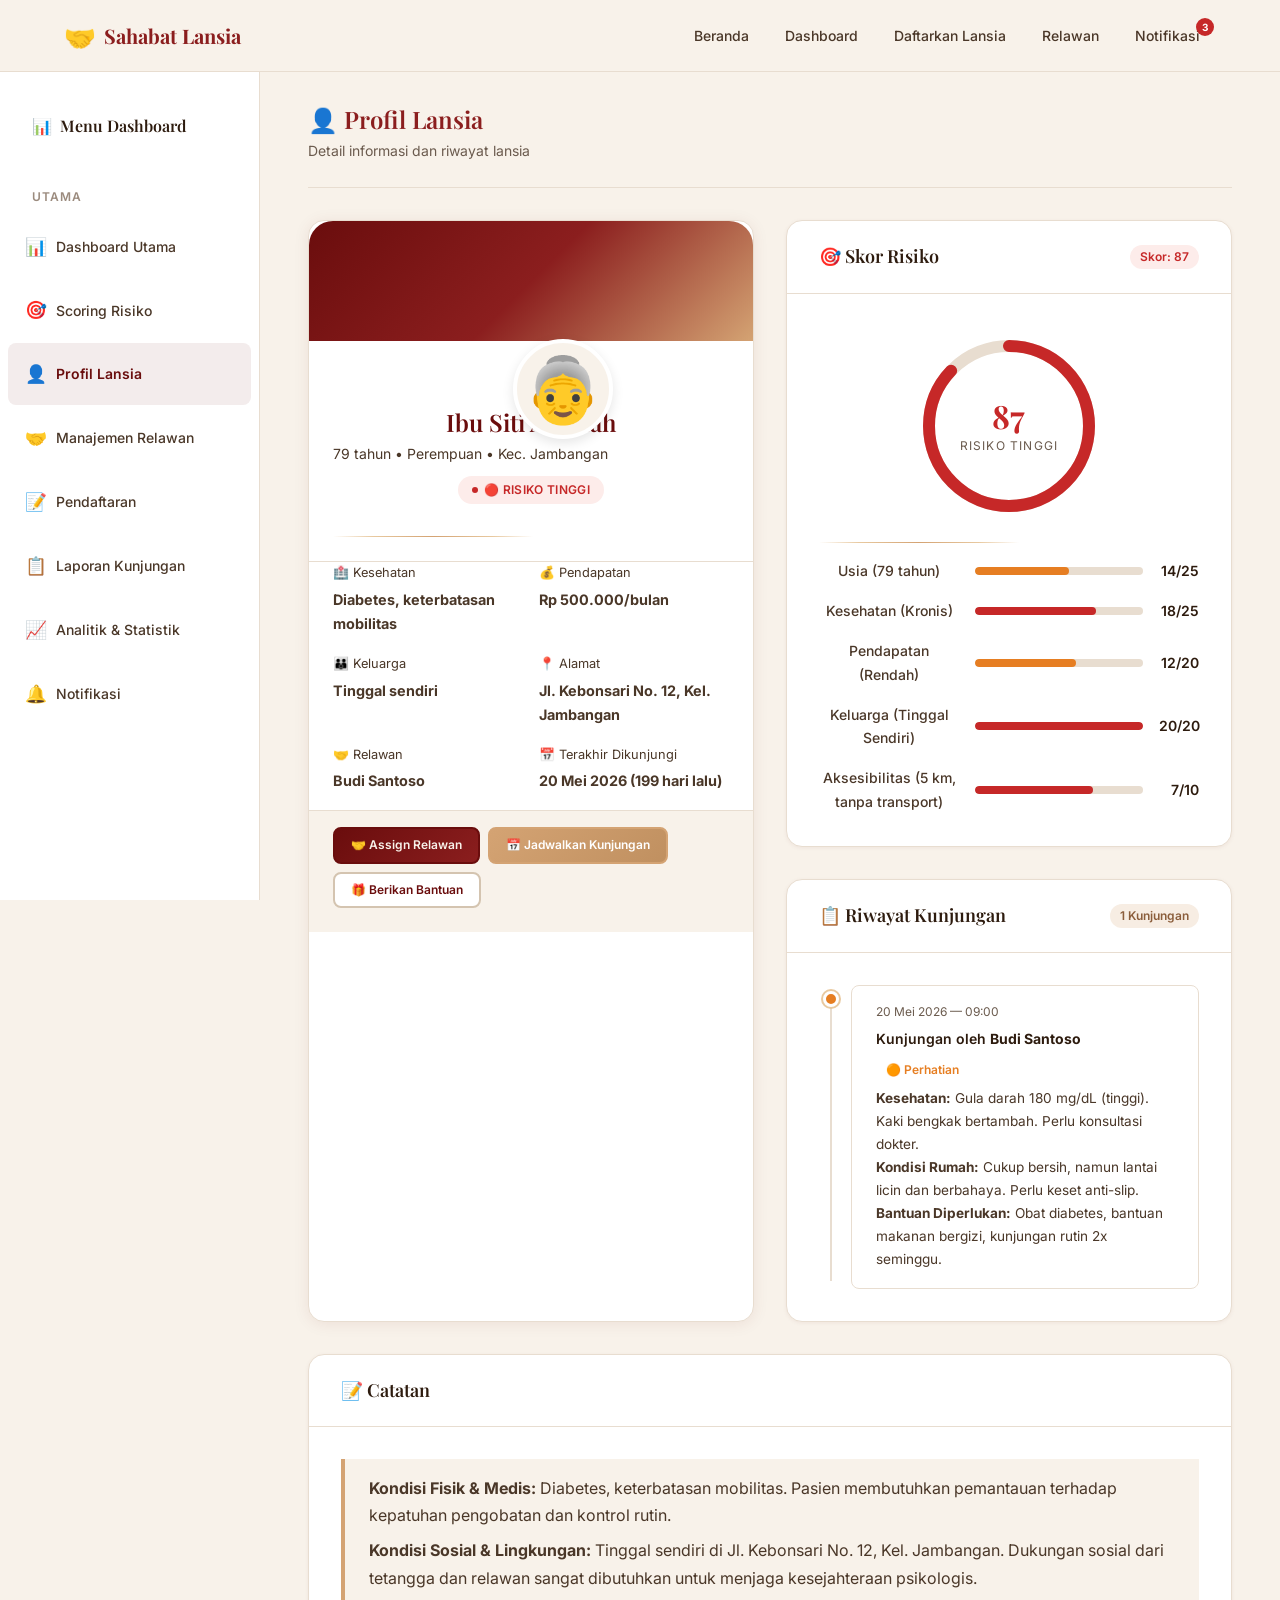
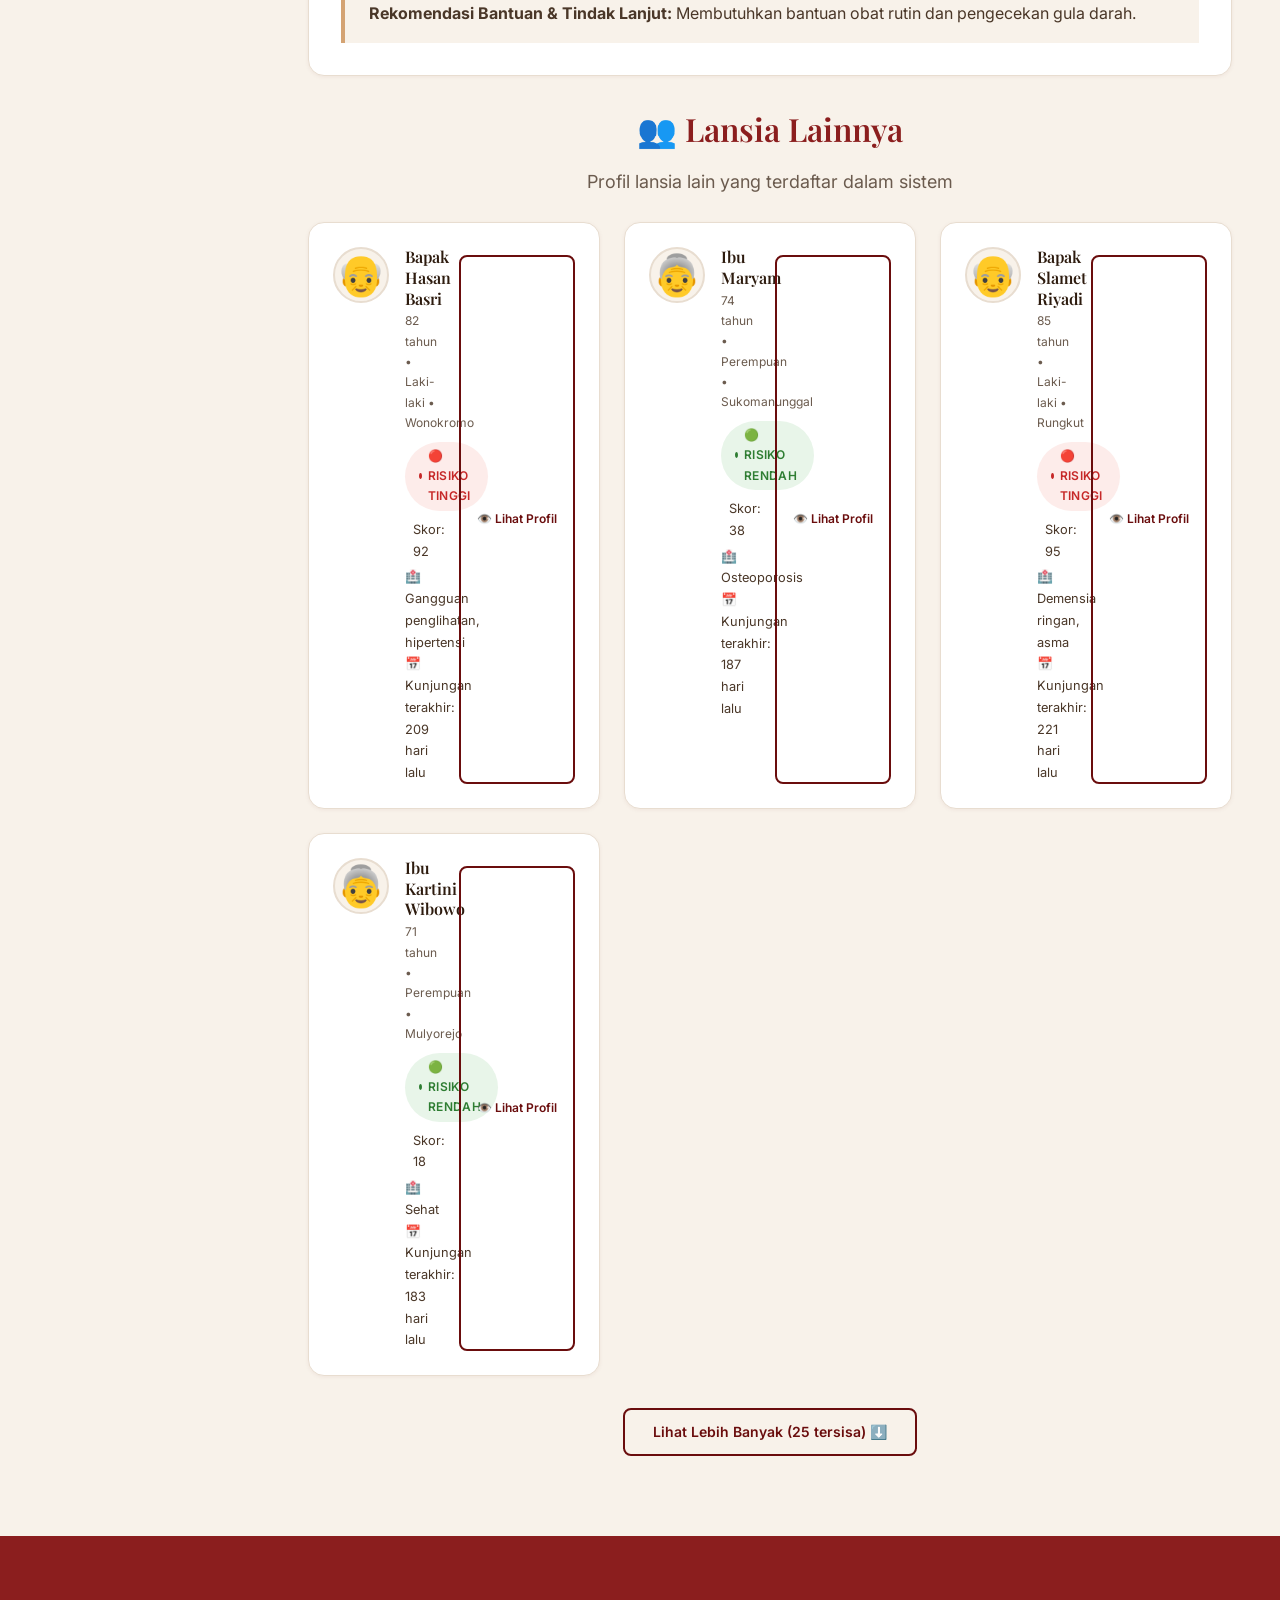
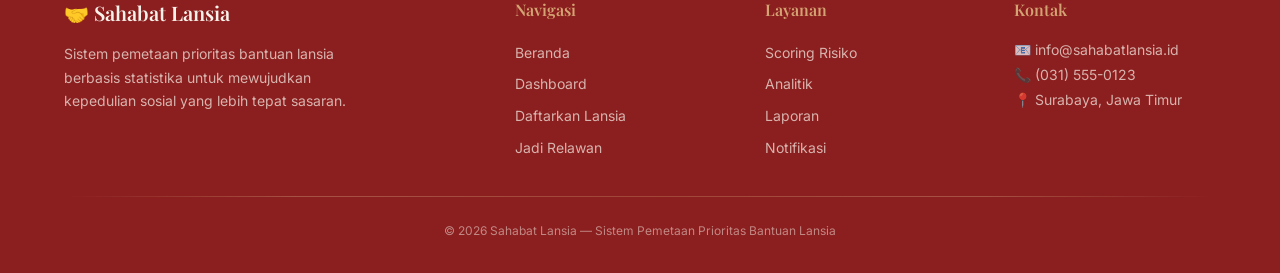
==== commit 7d13f433: "feat: implement 'View More' pagination for Lansia Lainnya" ====
--- a/profile.html
+++ b/profile.html
@@ -58,7 +58,7 @@
     </div>
 
     <!-- ===== PROFILE SECTION (Two Columns) ===== -->
-    <div style="display:grid; grid-template-columns:1fr 1fr; gap:var(--space-xl); margin-bottom:var(--space-xl);" id="profile-container">
+    <div style="display:grid; grid-template-columns:repeat(auto-fit, minmax(min(100%, 400px), 1fr)); gap:var(--space-xl); margin-bottom:var(--space-xl);" id="profile-container">
 
       <!-- LEFT: Profile Card -->
       <div class="profile-card">
@@ -78,7 +78,7 @@
 
         <div class="gold-divider gold-divider--sm gold-divider--center" style="margin:var(--space-md) var(--space-lg);"></div>
 
-        <div class="profile-card__details" style="padding:0 var(--space-lg) var(--space-md); display:grid; grid-template-columns:1fr 1fr; gap:var(--space-md);">
+        <div class="profile-card__details" style="padding:0 var(--space-lg) var(--space-md); display:grid; grid-template-columns:repeat(auto-fit, minmax(150px, 1fr)); gap:var(--space-md);">
           <div class="profile-card__detail">
             <span style="font-size:0.8rem; color:var(--text-secondary); display:block; margin-bottom:2px;">🏥 Kesehatan</span>
             <strong style="font-size:0.9rem; color:var(--text-primary);" id="detail-health">Diabetes, keterbatasan mobilitas</strong>
@@ -164,6 +164,10 @@
 
     <div class="elderly-list" id="other-elderly-list" style="display:grid; grid-template-columns:repeat(auto-fill, minmax(280px, 1fr)); gap:var(--space-lg); margin-bottom:var(--space-xl);">
       <!-- Rendered by JS -->
+    </div>
+
+    <div id="view-more-container" style="text-align:center; margin-bottom:var(--space-2xl);">
+      <!-- View More Button -->
     </div>
 
   </main>
@@ -396,11 +400,17 @@
     </div>
   `;
 
-  // Render other elderly cards (show 4 others, excluding current ID)
-  const others = elderlyData.filter(item => item.id !== e.id).slice(0, 4);
+  // Render other elderly cards
+  const others = elderlyData.filter(item => item.id !== e.id);
   const listEl = document.getElementById('other-elderly-list');
-  if (listEl) {
-    listEl.innerHTML = others.map(item => {
+  const viewMoreContainer = document.getElementById('view-more-container');
+  let currentDisplayCount = 4;
+
+  function renderOthers() {
+    if (!listEl) return;
+    const itemsToShow = others.slice(0, currentDisplayCount);
+    
+    listEl.innerHTML = itemsToShow.map(item => {
       const riskClass = item.riskCategory;
       const riskLabel = getRiskLabel(item.riskCategory);
       const riskEmoji = getRiskEmoji(item.riskCategory);
@@ -427,7 +437,22 @@
         </div>
       `;
     }).join('');
+
+    if (viewMoreContainer) {
+      if (currentDisplayCount < others.length) {
+        const remaining = others.length - currentDisplayCount;
+        viewMoreContainer.innerHTML = `<button class="btn btn--outline" id="btn-view-more">Lihat Lebih Banyak (${remaining} tersisa) ⬇️</button>`;
+        document.getElementById('btn-view-more').addEventListener('click', () => {
+          currentDisplayCount += 8;
+          renderOthers();
+        });
+      } else {
+        viewMoreContainer.innerHTML = '';
+      }
+    }
   }
+
+  renderOthers();
 });
 </script>
 </body>
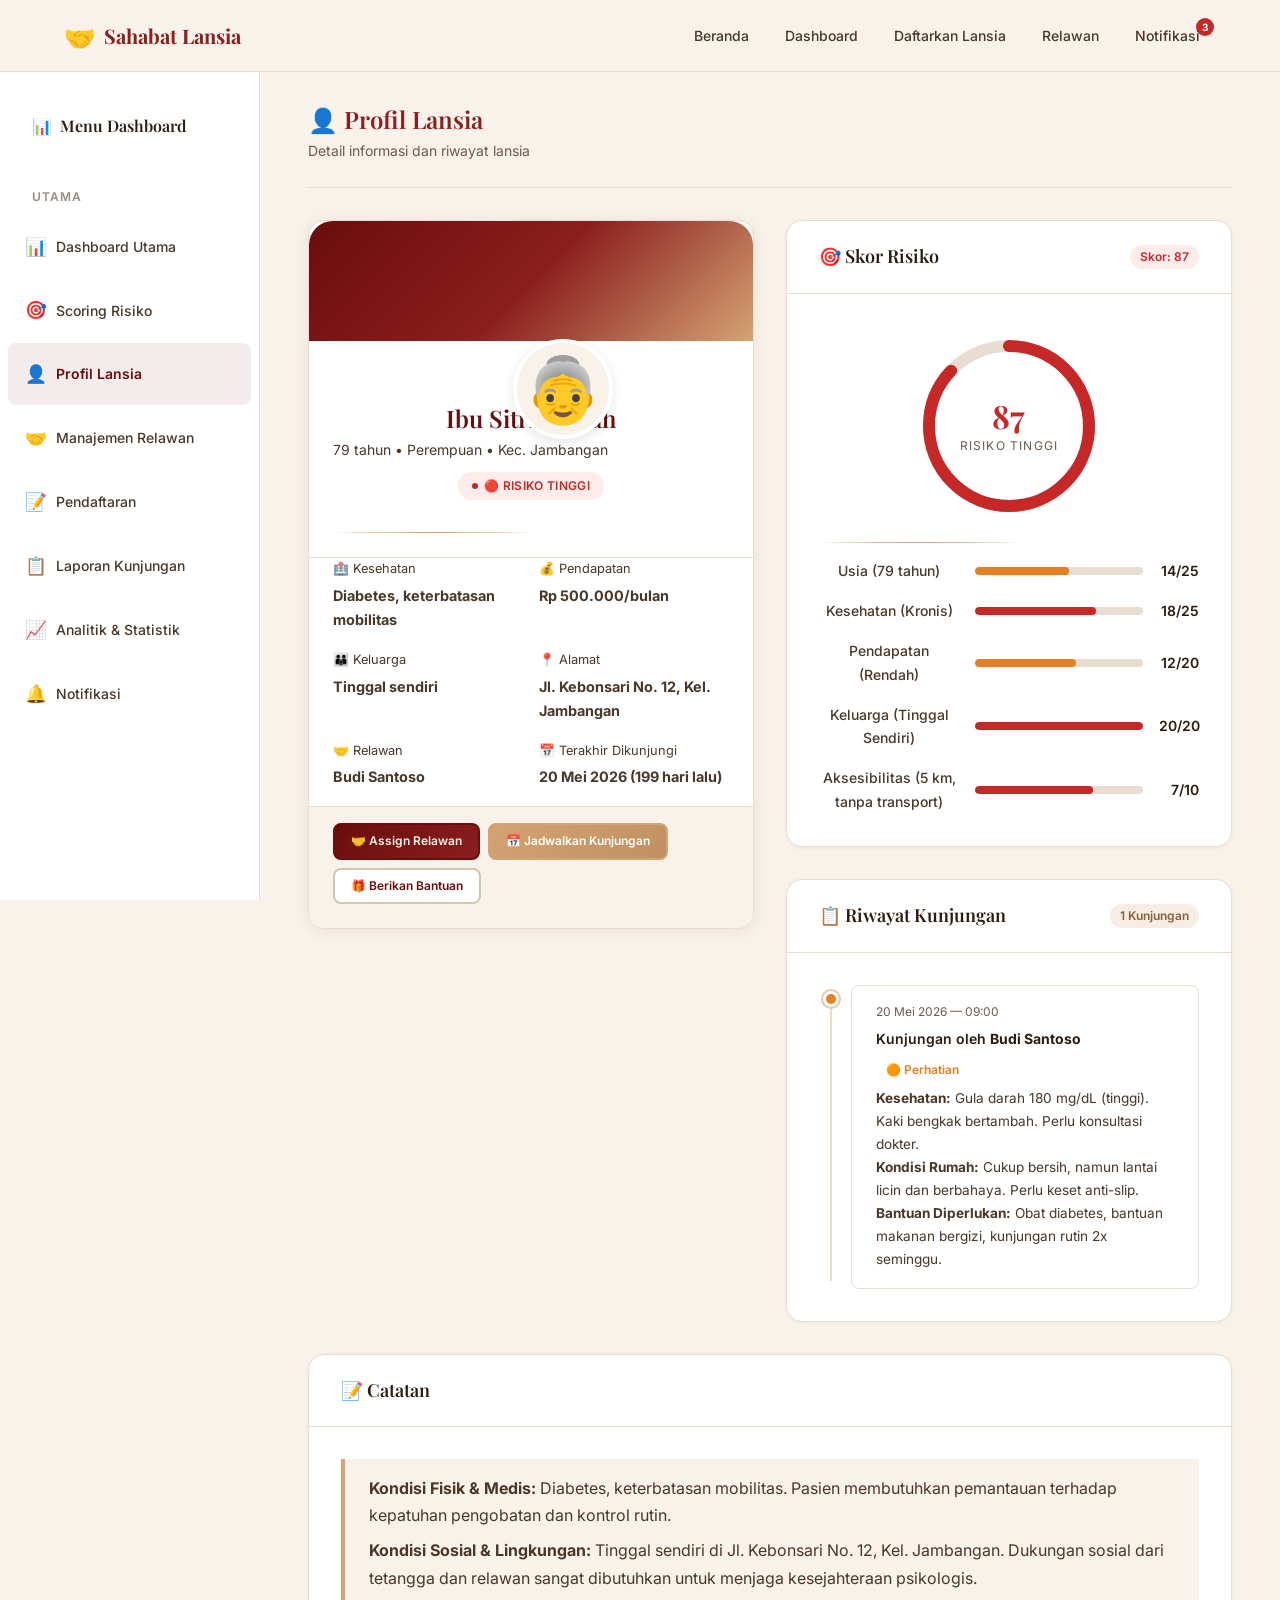
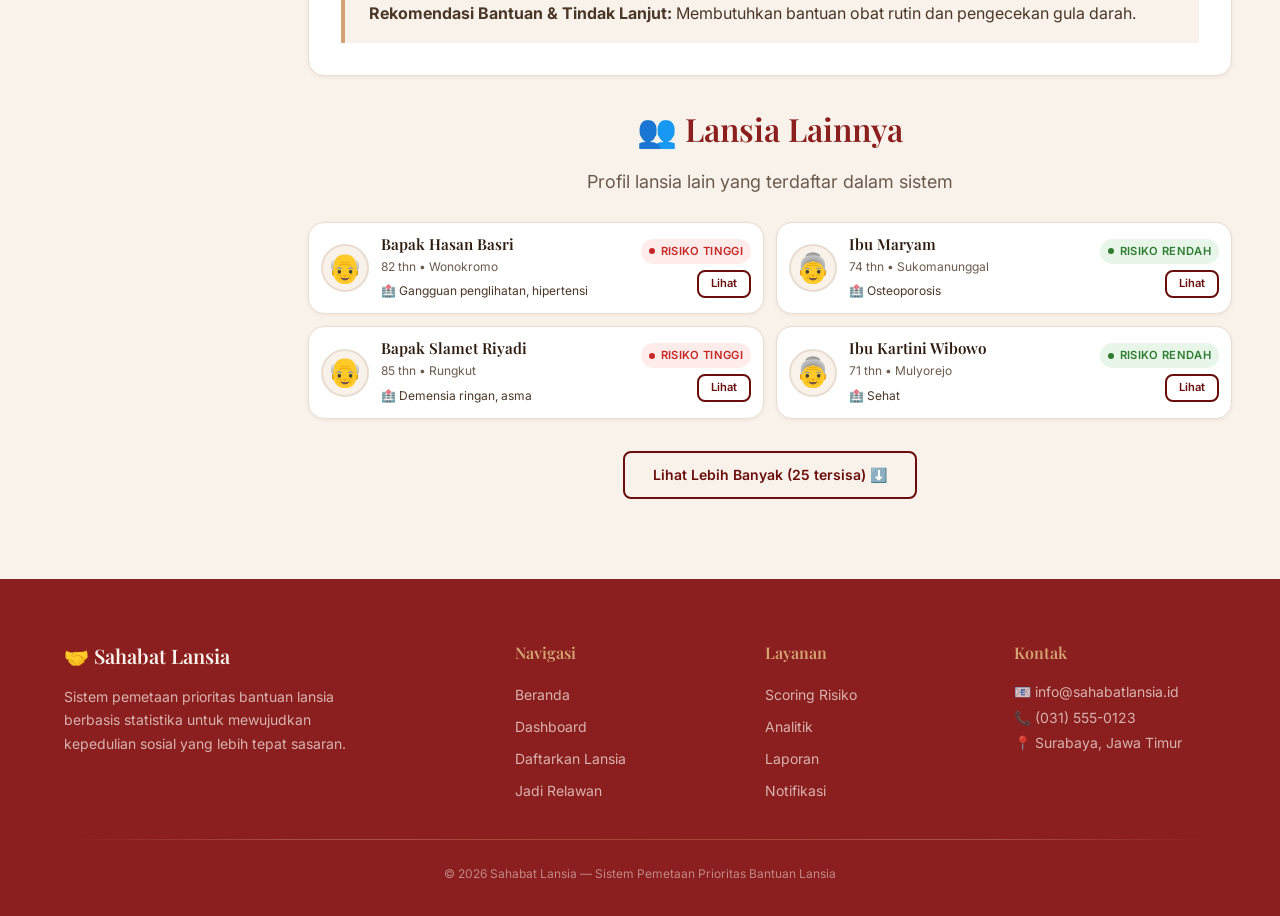
==== commit 72fea3fe: "style: fix profile layout issues and compact elderly list" ====
--- a/profile.html
+++ b/profile.html
@@ -61,12 +61,12 @@
     <div style="display:grid; grid-template-columns:repeat(auto-fit, minmax(min(100%, 400px), 1fr)); gap:var(--space-xl); margin-bottom:var(--space-xl);" id="profile-container">
 
       <!-- LEFT: Profile Card -->
-      <div class="profile-card">
+      <div class="profile-card" style="align-self: start;">
         <div class="profile-card__banner" style="background:linear-gradient(135deg, #6A0D0D 0%, #8B1E1E 50%, #D4A373 100%); height:120px; border-radius:var(--radius-lg) var(--radius-lg) 0 0; position:relative;"></div>
-        <div class="profile-card__photo" id="profile-photo" style="font-size:4rem; width:100px; height:100px; display:flex; align-items:center; justify-content:center; background:var(--cream); border-radius:50%; border:4px solid white; margin:-50px auto 0; position:relative; z-index:2; box-shadow:0 4px 12px rgba(0,0,0,0.1);">
+        <div class="profile-card__photo" id="profile-photo" style="font-size:4rem; width:100px; height:100px; display:flex; align-items:center; justify-content:center; background:var(--cream); border-radius:50%; border:4px solid white; margin:-50px auto 12px; position:relative; z-index:2; box-shadow:0 4px 12px rgba(0,0,0,0.1);">
           👵
         </div>
-        <div class="profile-card__info" style="text-align:center; padding:var(--space-md) var(--space-lg);">
+        <div class="profile-card__info" style="text-align:center; padding:0 var(--space-lg) var(--space-md);">
           <h2 class="profile-card__name" id="profile-name" style="font-family:'Playfair Display',serif; color:var(--primary); margin-bottom:var(--space-xs);">Ibu Siti Aminah</h2>
           <p class="profile-card__meta" id="profile-meta" style="color:var(--text-secondary); margin-bottom:var(--space-sm);">79 tahun • Perempuan • Jambangan</p>
           <div id="profile-risk-badge-container">
@@ -162,7 +162,7 @@
       <p class="section__subtitle">Profil lansia lain yang terdaftar dalam sistem</p>
     </div>
 
-    <div class="elderly-list" id="other-elderly-list" style="display:grid; grid-template-columns:repeat(auto-fill, minmax(280px, 1fr)); gap:var(--space-lg); margin-bottom:var(--space-xl);">
+    <div class="elderly-list" id="other-elderly-list" style="display:grid; grid-template-columns:repeat(auto-fill, minmax(320px, 1fr)); gap:12px; margin-bottom:var(--space-xl);">
       <!-- Rendered by JS -->
     </div>
 
@@ -417,22 +417,18 @@
       const days = daysSince(item.lastVisit);
       const daysText = days !== null ? days + ' hari lalu' : 'Belum pernah';
       return `
-        <div class="elderly-card">
-          <div class="elderly-card__avatar" style="font-size:2.5rem;">${item.photo}</div>
-          <div class="elderly-card__info">
-            <h4 class="elderly-card__name">${item.name}</h4>
-            <p class="elderly-card__meta">${item.age} tahun • ${item.gender} • ${item.district}</p>
-            <div class="elderly-card__details" style="margin-top:var(--space-xs);">
-              <span class="risk-badge risk-badge--${riskClass}">
-                <span class="risk-badge__dot"></span> ${riskEmoji} ${riskLabel}
-              </span>
-              <span style="font-size:0.8rem; color:var(--text-secondary); margin-left:var(--space-sm);">Skor: ${item.riskScore}</span>
-            </div>
-            <p style="font-size:0.8rem; color:var(--text-secondary); margin-top:var(--space-xs);">🏥 ${item.health}</p>
-            <p style="font-size:0.8rem; color:var(--text-secondary);">📅 Kunjungan terakhir: ${daysText}</p>
-          </div>
-          <div class="elderly-card__actions" style="margin-top:var(--space-sm);">
-            <a href="profile.html?id=${item.id}" class="btn btn--outline btn--sm">👁️ Lihat Profil</a>
+        <div class="elderly-card" style="padding:12px; gap:12px; align-items:center;">
+          <div class="elderly-card__avatar" style="font-size:1.8rem; width:48px; height:48px; min-width:48px;">${item.photo}</div>
+          <div class="elderly-card__info" style="flex:1; min-width:0;">
+            <h4 class="elderly-card__name" style="font-size:0.95rem; margin-bottom:2px; white-space:nowrap; overflow:hidden; text-overflow:ellipsis;">${item.name}</h4>
+            <p class="elderly-card__meta" style="font-size:0.75rem; margin-bottom:4px;">${item.age} thn • ${item.district}</p>
+            <p style="font-size:0.75rem; color:var(--text-secondary); margin:0; white-space:nowrap; overflow:hidden; text-overflow:ellipsis;">🏥 ${item.health}</p>
+          </div>
+          <div style="text-align:right; display:flex; flex-direction:column; align-items:flex-end; gap:6px;">
+            <span class="risk-badge risk-badge--${riskClass}" style="padding:3px 8px; font-size:0.7rem;">
+              <span class="risk-badge__dot"></span> ${riskLabel}
+            </span>
+            <a href="profile.html?id=${item.id}" class="btn btn--outline btn--sm" style="padding:4px 12px; font-size:0.7rem;">Lihat</a>
           </div>
         </div>
       `;
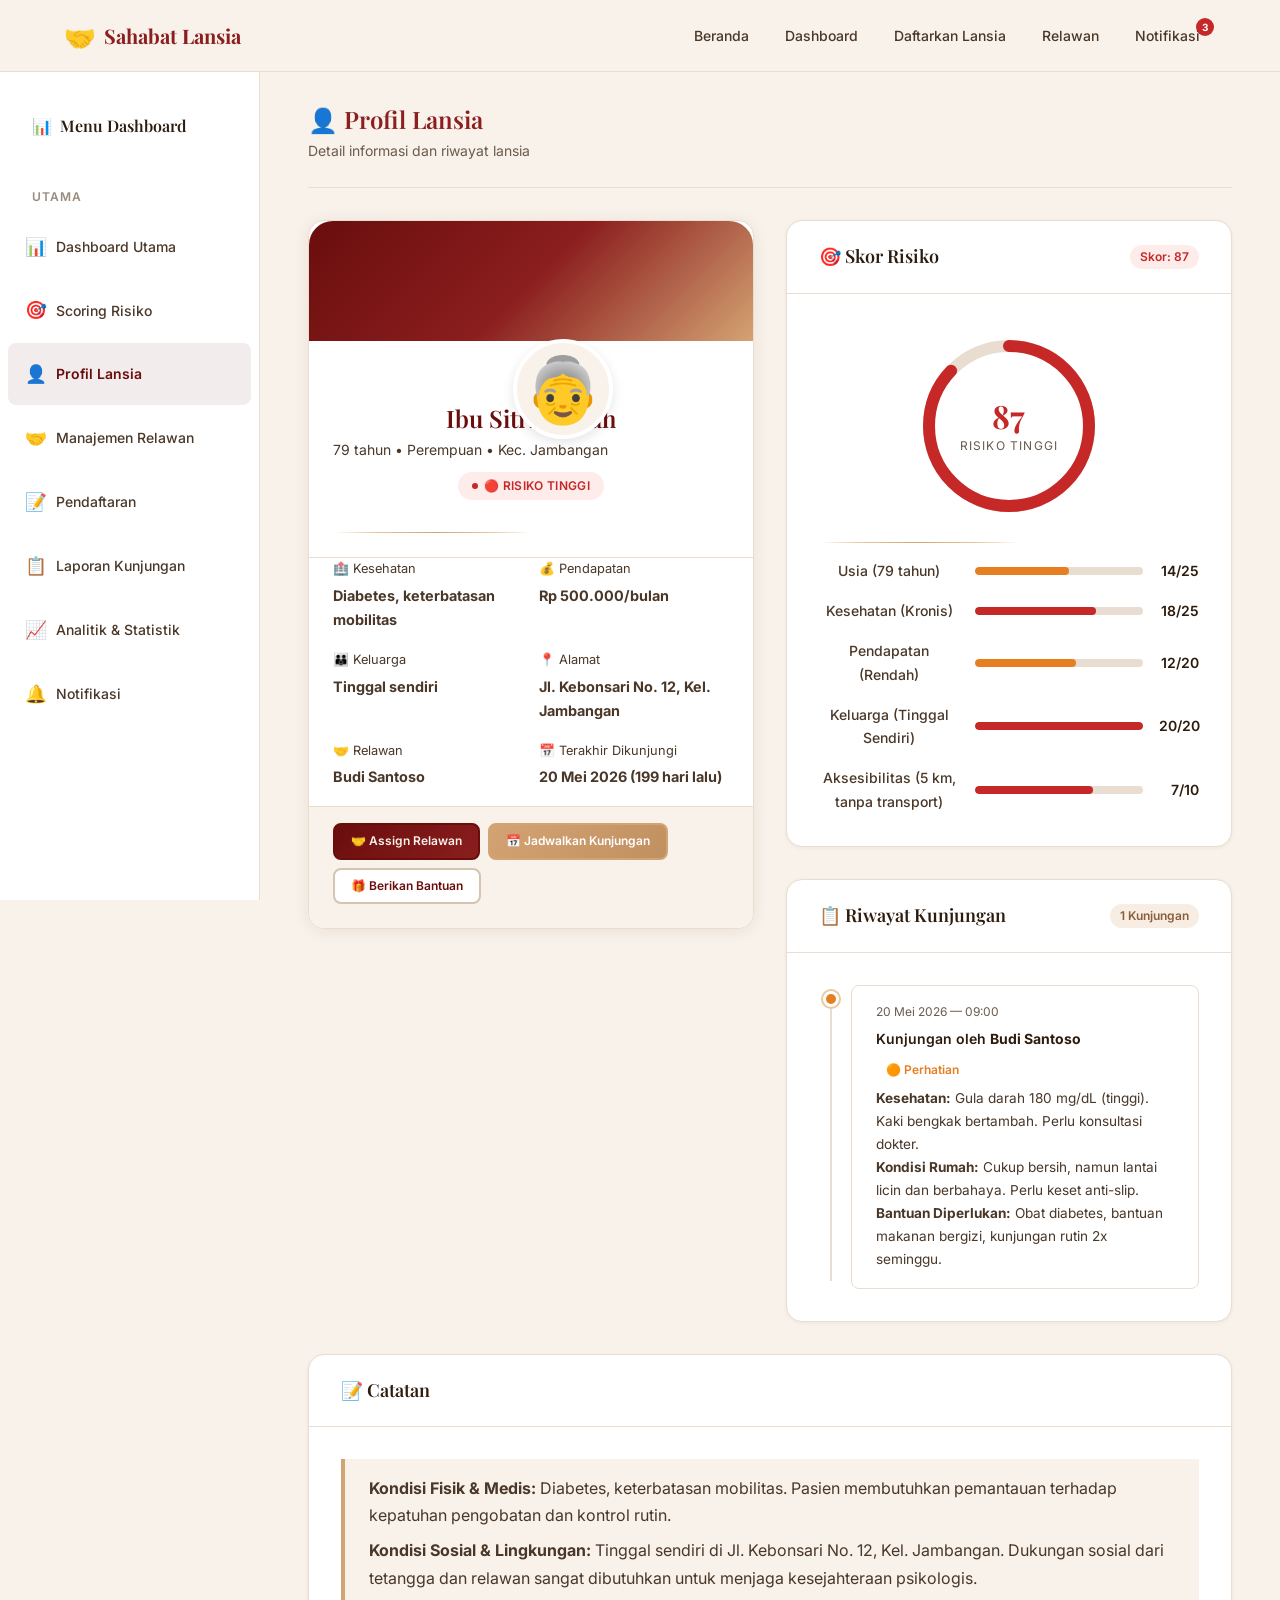
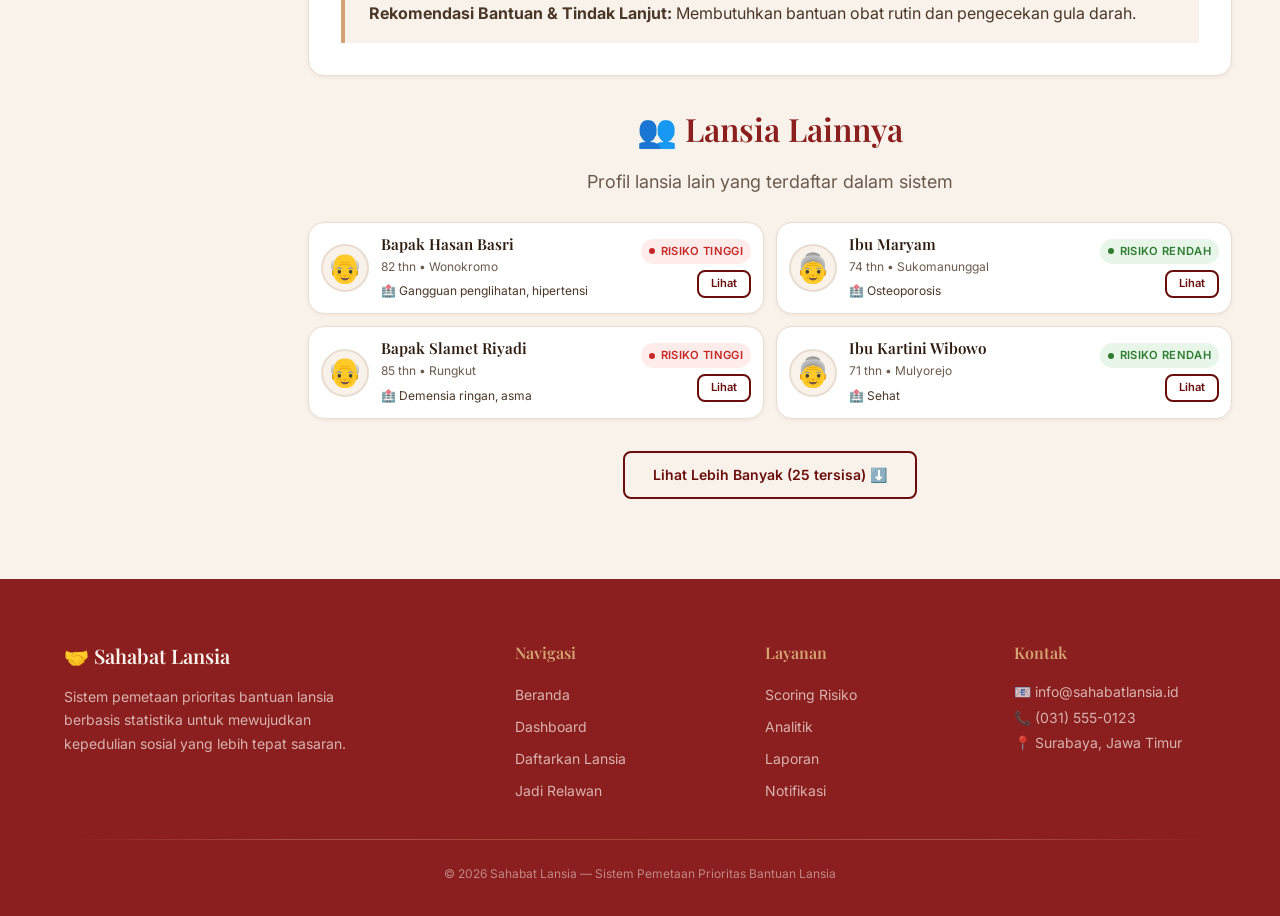
==== commit 6f68e2ea: "fix: memperbaiki layout profil lansia yang menumpuk dan menghilangkan blank space di bawahnya" ====
--- a/profile.html
+++ b/profile.html
@@ -1,229 +1,260 @@
 <!DOCTYPE html>
 <html lang="id">
+
 <head>
   <meta charset="UTF-8">
   <meta name="viewport" content="width=device-width, initial-scale=1.0">
   <meta name="description" content="Profil lengkap lansia — Sahabat Lansia">
   <title>Profil Lansia — Sahabat Lansia</title>
-  <link href="https://fonts.googleapis.com/css2?family=Playfair+Display:wght@400;500;600;700&family=Inter:wght@300;400;500;600;700&display=swap" rel="stylesheet">
+  <link
+    href="https://fonts.googleapis.com/css2?family=Playfair+Display:wght@400;500;600;700&family=Inter:wght@300;400;500;600;700&display=swap"
+    rel="stylesheet">
   <link rel="stylesheet" href="css/style.css">
   <link rel="stylesheet" href="css/components.css">
   <link rel="stylesheet" href="css/dashboard.css">
 </head>
+
 <body>
 
-<!-- ===== NAVBAR ===== -->
-<nav class="navbar">
-  <div class="navbar__container">
-    <a href="index.html" class="navbar__brand">
-      <span class="navbar__logo">🤝</span> Sahabat Lansia
-    </a>
-    <button class="navbar__toggle" aria-label="Menu" aria-expanded="false">☰</button>
-    <ul class="navbar__menu">
-      <li><a href="index.html" class="navbar__link">Beranda</a></li>
-      <li><a href="dashboard.html" class="navbar__link">Dashboard</a></li>
-      <li><a href="register.html" class="navbar__link">Daftarkan Lansia</a></li>
-      <li><a href="volunteer.html" class="navbar__link">Relawan</a></li>
-      <li><a href="notifications.html" class="navbar__link navbar__link--notification">
-        Notifikasi <span class="notification-badge">3</span>
-      </a></li>
-    </ul>
+  <!-- ===== NAVBAR ===== -->
+  <nav class="navbar">
+    <div class="navbar__container">
+      <a href="index.html" class="navbar__brand">
+        <span class="navbar__logo">🤝</span> Sahabat Lansia
+      </a>
+      <button class="navbar__toggle" aria-label="Menu" aria-expanded="false">☰</button>
+      <ul class="navbar__menu">
+        <li><a href="index.html" class="navbar__link">Beranda</a></li>
+        <li><a href="dashboard.html" class="navbar__link">Dashboard</a></li>
+        <li><a href="register.html" class="navbar__link">Daftarkan Lansia</a></li>
+        <li><a href="volunteer.html" class="navbar__link">Relawan</a></li>
+        <li><a href="notifications.html" class="navbar__link navbar__link--notification">
+            Notifikasi <span class="notification-badge">3</span>
+          </a></li>
+      </ul>
+    </div>
+  </nav>
+
+  <!-- ===== DASHBOARD LAYOUT ===== -->
+  <div class="dashboard-layout">
+
+    <!-- Sidebar -->
+    <aside class="sidebar">
+      <div class="sidebar__header"><span>📊</span> Menu Dashboard</div>
+      <div class="sidebar__section-label">Utama</div>
+      <nav class="sidebar__nav">
+        <a href="dashboard.html" class="sidebar__link"><span class="sidebar__link-icon">📊</span> Dashboard Utama</a>
+        <a href="scoring.html" class="sidebar__link"><span class="sidebar__link-icon">🎯</span> Scoring Risiko</a>
+        <a href="profile.html" class="sidebar__link sidebar__link--active"><span class="sidebar__link-icon">👤</span>
+          Profil Lansia</a>
+        <a href="volunteer.html" class="sidebar__link"><span class="sidebar__link-icon">🤝</span> Manajemen Relawan</a>
+        <a href="register.html" class="sidebar__link"><span class="sidebar__link-icon">📝</span> Pendaftaran</a>
+        <a href="report.html" class="sidebar__link"><span class="sidebar__link-icon">📋</span> Laporan Kunjungan</a>
+        <a href="analytics.html" class="sidebar__link"><span class="sidebar__link-icon">📈</span> Analitik &
+          Statistik</a>
+        <a href="notifications.html" class="sidebar__link"><span class="sidebar__link-icon">🔔</span> Notifikasi</a>
+      </nav>
+    </aside>
+
+    <!-- Main Content -->
+    <main class="main-content">
+      <div class="main-content__header">
+        <h1>👤 Profil Lansia</h1>
+        <p>Detail informasi dan riwayat lansia</p>
+      </div>
+
+      <!-- ===== PROFILE SECTION (Two Columns) ===== -->
+      <div
+        style="display:grid; grid-template-columns:repeat(auto-fit, minmax(320px, 1fr)); gap:var(--space-xl); margin-bottom:var(--space-xl); align-items: start;"
+        id="profile-container">
+
+        <!-- LEFT: Profile Card -->
+        <div class="profile-card" style="position: sticky; top: 100px; z-index: 10;">
+          <div class="profile-card__banner"
+            style="background:linear-gradient(135deg, #6A0D0D 0%, #8B1E1E 50%, #D4A373 100%); height:120px; border-radius:var(--radius-lg) var(--radius-lg) 0 0; position:relative;">
+          </div>
+          <div class="profile-card__photo" id="profile-photo"
+            style="font-size:4rem; width:100px; height:100px; display:flex; align-items:center; justify-content:center; background:var(--cream); border-radius:50%; border:4px solid white; margin:-50px auto 12px; position:relative; z-index:2; box-shadow:0 4px 12px rgba(0,0,0,0.1);">
+            👵
+          </div>
+          <div class="profile-card__info" style="text-align:center; padding:0 var(--space-lg) var(--space-md);">
+            <h2 class="profile-card__name" id="profile-name"
+              style="font-family:'Playfair Display',serif; color:var(--primary); margin-bottom:var(--space-xs);">Ibu
+              Siti Aminah</h2>
+            <p class="profile-card__meta" id="profile-meta"
+              style="color:var(--text-secondary); margin-bottom:var(--space-sm);">79 tahun • Perempuan • Jambangan</p>
+            <div id="profile-risk-badge-container">
+              <span class="risk-badge risk-badge--high">
+                <span class="risk-badge__dot"></span> 🔴 Risiko Tinggi
+              </span>
+            </div>
+          </div>
+
+          <div class="gold-divider gold-divider--sm gold-divider--center"
+            style="margin:var(--space-md) var(--space-lg);"></div>
+
+          <div class="profile-card__details"
+            style="padding:0 var(--space-lg) var(--space-md); display:grid; grid-template-columns:repeat(auto-fit, minmax(130px, 1fr)); gap:var(--space-md); word-wrap: break-word;">
+            <div class="profile-card__detail">
+              <span style="font-size:0.8rem; color:var(--text-secondary); display:block; margin-bottom:2px;">🏥
+                Kesehatan</span>
+              <strong style="font-size:0.9rem; color:var(--text-primary);" id="detail-health">Diabetes, keterbatasan
+                mobilitas</strong>
+            </div>
+            <div class="profile-card__detail">
+              <span style="font-size:0.8rem; color:var(--text-secondary); display:block; margin-bottom:2px;">💰
+                Pendapatan</span>
+              <strong style="font-size:0.9rem; color:var(--text-primary);" id="detail-income">Rp500.000/bulan</strong>
+            </div>
+            <div class="profile-card__detail">
+              <span style="font-size:0.8rem; color:var(--text-secondary); display:block; margin-bottom:2px;">👪
+                Keluarga</span>
+              <strong style="font-size:0.9rem; color:var(--text-primary);" id="detail-family">Tinggal sendiri</strong>
+            </div>
+            <div class="profile-card__detail">
+              <span style="font-size:0.8rem; color:var(--text-secondary); display:block; margin-bottom:2px;">📍
+                Alamat</span>
+              <strong style="font-size:0.9rem; color:var(--text-primary);" id="detail-address">Jl. Kebonsari No.
+                12</strong>
+            </div>
+            <div class="profile-card__detail">
+              <span style="font-size:0.8rem; color:var(--text-secondary); display:block; margin-bottom:2px;">🤝
+                Relawan</span>
+              <strong style="font-size:0.9rem; color:var(--text-primary);" id="detail-volunteer">Budi Santoso</strong>
+            </div>
+            <div class="profile-card__detail">
+              <span style="font-size:0.8rem; color:var(--text-secondary); display:block; margin-bottom:2px;">📅 Terakhir
+                Dikunjungi</span>
+              <strong style="font-size:0.9rem; color:var(--text-primary);" id="detail-last-visit">20 Mei 2026</strong>
+            </div>
+          </div>
+
+          <div class="profile-card__actions"
+            style="padding:var(--space-md) var(--space-lg) var(--space-lg); display:flex; gap:var(--space-sm); flex-wrap:wrap;">
+            <button class="btn btn--primary btn--sm" id="btn-assign"
+              onclick="showToast('Fitur assign relawan akan segera hadir', 'success')">🤝 Assign Relawan</button>
+            <button class="btn btn--gold btn--sm" id="btn-schedule"
+              onclick="showToast('Jadwal kunjungan berhasil dibuat', 'success')">📅 Jadwalkan Kunjungan</button>
+            <button class="btn btn--secondary btn--sm" id="btn-assist"
+              onclick="showToast('Form bantuan telah dikirim', 'success')">🎁 Berikan Bantuan</button>
+          </div>
+        </div>
+
+        <!-- RIGHT: Risk Score + Visit Timeline -->
+        <div style="display:flex; flex-direction:column; gap:var(--space-xl);">
+
+          <!-- A. Risk Score Card -->
+          <div class="card">
+            <div class="card__header">
+              <h3 class="card__title">🎯 Skor Risiko</h3>
+              <span class="badge badge--danger" id="profile-score-badge">Skor: 87</span>
+            </div>
+            <div class="card__body" style="text-align:center;">
+              <div id="profile-gauge" style="display:flex; justify-content:center; margin-bottom:var(--space-md);">
+              </div>
+              <div class="gold-divider gold-divider--sm gold-divider--center" style="margin:var(--space-md) 0;"></div>
+              <div class="score-breakdown" id="profile-breakdown">
+                <!-- Populated by JS -->
+              </div>
+            </div>
+          </div>
+
+          <!-- B. Visit History Timeline -->
+          <div class="card">
+            <div class="card__header">
+              <h3 class="card__title">📋 Riwayat Kunjungan</h3>
+              <span class="badge badge--gold" id="profile-visits-badge">4 Kunjungan</span>
+            </div>
+            <div class="card__body">
+              <div class="timeline" id="profile-timeline">
+                <!-- Populated by JS -->
+              </div>
+            </div>
+          </div>
+
+        </div>
+      </div>
+
+      <!-- ===== NOTES CARD ===== -->
+      <div class="card" style="margin-bottom:var(--space-xl);">
+        <div class="card__header">
+          <h3 class="card__title">📝 Catatan</h3>
+        </div>
+        <div class="card__body" id="profile-notes">
+          <!-- Populated by JS -->
+        </div>
+      </div>
+
+      <!-- ===== LANSIA LAINNYA ===== -->
+      <div class="section__header" style="margin-bottom:var(--space-lg);">
+        <h2 class="section__title">👥 Lansia Lainnya</h2>
+        <p class="section__subtitle">Profil lansia lain yang terdaftar dalam sistem</p>
+      </div>
+
+      <div class="elderly-list" id="other-elderly-list"
+        style="display:grid; grid-template-columns:repeat(auto-fill, minmax(320px, 1fr)); gap:12px; margin-bottom:var(--space-xl);">
+        <!-- Rendered by JS -->
+      </div>
+
+      <div id="view-more-container" style="text-align:center; margin-bottom:var(--space-2xl);">
+        <!-- View More Button -->
+      </div>
+
+    </main>
   </div>
-</nav>
-
-<!-- ===== DASHBOARD LAYOUT ===== -->
-<div class="dashboard-layout">
-
-  <!-- Sidebar -->
-  <aside class="sidebar">
-    <div class="sidebar__header"><span>📊</span> Menu Dashboard</div>
-    <div class="sidebar__section-label">Utama</div>
-    <nav class="sidebar__nav">
-      <a href="dashboard.html" class="sidebar__link"><span class="sidebar__link-icon">📊</span> Dashboard Utama</a>
-      <a href="scoring.html" class="sidebar__link"><span class="sidebar__link-icon">🎯</span> Scoring Risiko</a>
-      <a href="profile.html" class="sidebar__link sidebar__link--active"><span class="sidebar__link-icon">👤</span> Profil Lansia</a>
-      <a href="volunteer.html" class="sidebar__link"><span class="sidebar__link-icon">🤝</span> Manajemen Relawan</a>
-      <a href="register.html" class="sidebar__link"><span class="sidebar__link-icon">📝</span> Pendaftaran</a>
-      <a href="report.html" class="sidebar__link"><span class="sidebar__link-icon">📋</span> Laporan Kunjungan</a>
-      <a href="analytics.html" class="sidebar__link"><span class="sidebar__link-icon">📈</span> Analitik & Statistik</a>
-      <a href="notifications.html" class="sidebar__link"><span class="sidebar__link-icon">🔔</span> Notifikasi</a>
-    </nav>
-  </aside>
-
-  <!-- Main Content -->
-  <main class="main-content">
-    <div class="main-content__header">
-      <h1>👤 Profil Lansia</h1>
-      <p>Detail informasi dan riwayat lansia</p>
+
+  <!-- ===== FOOTER ===== -->
+  <footer class="footer">
+    <div class="container">
+      <div class="footer__grid">
+        <div class="footer__brand">
+          <h3>🤝 Sahabat Lansia</h3>
+          <p>Sistem pemetaan prioritas bantuan lansia berbasis statistika untuk mewujudkan kepedulian sosial yang lebih
+            tepat sasaran.</p>
+        </div>
+        <div class="footer__links">
+          <h4>Navigasi</h4>
+          <a href="index.html">Beranda</a>
+          <a href="dashboard.html">Dashboard</a>
+          <a href="register.html">Daftarkan Lansia</a>
+          <a href="volunteer.html">Jadi Relawan</a>
+        </div>
+        <div class="footer__links">
+          <h4>Layanan</h4>
+          <a href="scoring.html">Scoring Risiko</a>
+          <a href="analytics.html">Analitik</a>
+          <a href="report.html">Laporan</a>
+          <a href="notifications.html">Notifikasi</a>
+        </div>
+        <div class="footer__contact">
+          <h4>Kontak</h4>
+          <p>📧 info@sahabatlansia.id</p>
+          <p>📞 (031) 555-0123</p>
+          <p>📍 Surabaya, Jawa Timur</p>
+        </div>
+      </div>
+      <div class="gold-divider"></div>
+      <p class="footer__copyright">© 2026 Sahabat Lansia — Sistem Pemetaan Prioritas Bantuan Lansia</p>
     </div>
-
-    <!-- ===== PROFILE SECTION (Two Columns) ===== -->
-    <div style="display:grid; grid-template-columns:repeat(auto-fit, minmax(min(100%, 400px), 1fr)); gap:var(--space-xl); margin-bottom:var(--space-xl);" id="profile-container">
-
-      <!-- LEFT: Profile Card -->
-      <div class="profile-card" style="align-self: start;">
-        <div class="profile-card__banner" style="background:linear-gradient(135deg, #6A0D0D 0%, #8B1E1E 50%, #D4A373 100%); height:120px; border-radius:var(--radius-lg) var(--radius-lg) 0 0; position:relative;"></div>
-        <div class="profile-card__photo" id="profile-photo" style="font-size:4rem; width:100px; height:100px; display:flex; align-items:center; justify-content:center; background:var(--cream); border-radius:50%; border:4px solid white; margin:-50px auto 12px; position:relative; z-index:2; box-shadow:0 4px 12px rgba(0,0,0,0.1);">
-          👵
-        </div>
-        <div class="profile-card__info" style="text-align:center; padding:0 var(--space-lg) var(--space-md);">
-          <h2 class="profile-card__name" id="profile-name" style="font-family:'Playfair Display',serif; color:var(--primary); margin-bottom:var(--space-xs);">Ibu Siti Aminah</h2>
-          <p class="profile-card__meta" id="profile-meta" style="color:var(--text-secondary); margin-bottom:var(--space-sm);">79 tahun • Perempuan • Jambangan</p>
-          <div id="profile-risk-badge-container">
-            <span class="risk-badge risk-badge--high">
-              <span class="risk-badge__dot"></span> 🔴 Risiko Tinggi
-            </span>
-          </div>
-        </div>
-
-        <div class="gold-divider gold-divider--sm gold-divider--center" style="margin:var(--space-md) var(--space-lg);"></div>
-
-        <div class="profile-card__details" style="padding:0 var(--space-lg) var(--space-md); display:grid; grid-template-columns:repeat(auto-fit, minmax(150px, 1fr)); gap:var(--space-md);">
-          <div class="profile-card__detail">
-            <span style="font-size:0.8rem; color:var(--text-secondary); display:block; margin-bottom:2px;">🏥 Kesehatan</span>
-            <strong style="font-size:0.9rem; color:var(--text-primary);" id="detail-health">Diabetes, keterbatasan mobilitas</strong>
-          </div>
-          <div class="profile-card__detail">
-            <span style="font-size:0.8rem; color:var(--text-secondary); display:block; margin-bottom:2px;">💰 Pendapatan</span>
-            <strong style="font-size:0.9rem; color:var(--text-primary);" id="detail-income">Rp500.000/bulan</strong>
-          </div>
-          <div class="profile-card__detail">
-            <span style="font-size:0.8rem; color:var(--text-secondary); display:block; margin-bottom:2px;">👪 Keluarga</span>
-            <strong style="font-size:0.9rem; color:var(--text-primary);" id="detail-family">Tinggal sendiri</strong>
-          </div>
-          <div class="profile-card__detail">
-            <span style="font-size:0.8rem; color:var(--text-secondary); display:block; margin-bottom:2px;">📍 Alamat</span>
-            <strong style="font-size:0.9rem; color:var(--text-primary);" id="detail-address">Jl. Kebonsari No. 12</strong>
-          </div>
-          <div class="profile-card__detail">
-            <span style="font-size:0.8rem; color:var(--text-secondary); display:block; margin-bottom:2px;">🤝 Relawan</span>
-            <strong style="font-size:0.9rem; color:var(--text-primary);" id="detail-volunteer">Budi Santoso</strong>
-          </div>
-          <div class="profile-card__detail">
-            <span style="font-size:0.8rem; color:var(--text-secondary); display:block; margin-bottom:2px;">📅 Terakhir Dikunjungi</span>
-            <strong style="font-size:0.9rem; color:var(--text-primary);" id="detail-last-visit">20 Mei 2026</strong>
-          </div>
-        </div>
-
-        <div class="profile-card__actions" style="padding:var(--space-md) var(--space-lg) var(--space-lg); display:flex; gap:var(--space-sm); flex-wrap:wrap;">
-          <button class="btn btn--primary btn--sm" id="btn-assign" onclick="showToast('Fitur assign relawan akan segera hadir', 'success')">🤝 Assign Relawan</button>
-          <button class="btn btn--gold btn--sm" id="btn-schedule" onclick="showToast('Jadwal kunjungan berhasil dibuat', 'success')">📅 Jadwalkan Kunjungan</button>
-          <button class="btn btn--secondary btn--sm" id="btn-assist" onclick="showToast('Form bantuan telah dikirim', 'success')">🎁 Berikan Bantuan</button>
-        </div>
-      </div>
-
-      <!-- RIGHT: Risk Score + Visit Timeline -->
-      <div style="display:flex; flex-direction:column; gap:var(--space-xl);">
-
-        <!-- A. Risk Score Card -->
-        <div class="card">
-          <div class="card__header">
-            <h3 class="card__title">🎯 Skor Risiko</h3>
-            <span class="badge badge--danger" id="profile-score-badge">Skor: 87</span>
-          </div>
-          <div class="card__body" style="text-align:center;">
-            <div id="profile-gauge" style="display:flex; justify-content:center; margin-bottom:var(--space-md);"></div>
-            <div class="gold-divider gold-divider--sm gold-divider--center" style="margin:var(--space-md) 0;"></div>
-            <div class="score-breakdown" id="profile-breakdown">
-              <!-- Populated by JS -->
-            </div>
-          </div>
-        </div>
-
-        <!-- B. Visit History Timeline -->
-        <div class="card">
-          <div class="card__header">
-            <h3 class="card__title">📋 Riwayat Kunjungan</h3>
-            <span class="badge badge--gold" id="profile-visits-badge">4 Kunjungan</span>
-          </div>
-          <div class="card__body">
-            <div class="timeline" id="profile-timeline">
-              <!-- Populated by JS -->
-            </div>
-          </div>
-        </div>
-
-      </div>
-    </div>
-
-    <!-- ===== NOTES CARD ===== -->
-    <div class="card" style="margin-bottom:var(--space-xl);">
-      <div class="card__header">
-        <h3 class="card__title">📝 Catatan</h3>
-      </div>
-      <div class="card__body" id="profile-notes">
-        <!-- Populated by JS -->
-      </div>
-    </div>
-
-    <!-- ===== LANSIA LAINNYA ===== -->
-    <div class="section__header" style="margin-bottom:var(--space-lg);">
-      <h2 class="section__title">👥 Lansia Lainnya</h2>
-      <p class="section__subtitle">Profil lansia lain yang terdaftar dalam sistem</p>
-    </div>
-
-    <div class="elderly-list" id="other-elderly-list" style="display:grid; grid-template-columns:repeat(auto-fill, minmax(320px, 1fr)); gap:12px; margin-bottom:var(--space-xl);">
-      <!-- Rendered by JS -->
-    </div>
-
-    <div id="view-more-container" style="text-align:center; margin-bottom:var(--space-2xl);">
-      <!-- View More Button -->
-    </div>
-
-  </main>
-</div>
-
-<!-- ===== FOOTER ===== -->
-<footer class="footer">
-  <div class="container">
-    <div class="footer__grid">
-      <div class="footer__brand">
-        <h3>🤝 Sahabat Lansia</h3>
-        <p>Sistem pemetaan prioritas bantuan lansia berbasis statistika untuk mewujudkan kepedulian sosial yang lebih tepat sasaran.</p>
-      </div>
-      <div class="footer__links">
-        <h4>Navigasi</h4>
-        <a href="index.html">Beranda</a>
-        <a href="dashboard.html">Dashboard</a>
-        <a href="register.html">Daftarkan Lansia</a>
-        <a href="volunteer.html">Jadi Relawan</a>
-      </div>
-      <div class="footer__links">
-        <h4>Layanan</h4>
-        <a href="scoring.html">Scoring Risiko</a>
-        <a href="analytics.html">Analitik</a>
-        <a href="report.html">Laporan</a>
-        <a href="notifications.html">Notifikasi</a>
-      </div>
-      <div class="footer__contact">
-        <h4>Kontak</h4>
-        <p>📧 info@sahabatlansia.id</p>
-        <p>📞 (031) 555-0123</p>
-        <p>📍 Surabaya, Jawa Timur</p>
-      </div>
-    </div>
-    <div class="gold-divider"></div>
-    <p class="footer__copyright">© 2026 Sahabat Lansia — Sistem Pemetaan Prioritas Bantuan Lansia</p>
-  </div>
-</footer>
-
-<script src="js/data.js"></script>
-<script src="js/app.js"></script>
-<script>
-document.addEventListener('DOMContentLoaded', function() {
-  // 1. Parse ID from query params, default to 1 (Ibu Siti Aminah)
-  const params = new URLSearchParams(window.location.search);
-  let elderlyId = parseInt(params.get('id'), 10);
-  if (isNaN(elderlyId)) {
-    elderlyId = 1;
-  }
-
-  // Get data
-  const e = getElderlyById(elderlyId);
-
-  if (!e) {
-    // Show empty/not found state
-    document.getElementById('profile-container').innerHTML = `
+  </footer>
+
+  <script src="js/data.js"></script>
+  <script src="js/app.js"></script>
+  <script>
+    document.addEventListener('DOMContentLoaded', function () {
+      // 1. Parse ID from query params, default to 1 (Ibu Siti Aminah)
+      const params = new URLSearchParams(window.location.search);
+      let elderlyId = parseInt(params.get('id'), 10);
+      if (isNaN(elderlyId)) {
+        elderlyId = 1;
+      }
+
+      // Get data
+      const e = getElderlyById(elderlyId);
+
+      if (!e) {
+        // Show empty/not found state
+        document.getElementById('profile-container').innerHTML = `
       <div class="card" style="grid-column: 1 / -1; padding: var(--space-2xl); text-align: center;">
         <div style="font-size: 4rem; margin-bottom: var(--space-md);">🔍</div>
         <h2 style="font-family:'Playfair Display',serif; color:var(--primary); margin-bottom: var(--space-sm);">Data Lansia Tidak Ditemukan</h2>
@@ -231,136 +262,136 @@
         <a href="dashboard.html" class="btn btn--primary">Kembali ke Dashboard</a>
       </div>
     `;
-    document.getElementById('profile-notes').innerHTML = `<p style="text-align:center; color:var(--text-muted);">Tidak ada catatan.</p>`;
-    return;
-  }
-
-  // Update Left Card info
-  document.getElementById('profile-photo').textContent = e.photo || "👵";
-  document.getElementById('profile-name').textContent = e.name;
-  document.getElementById('profile-meta').textContent = `${e.age} tahun • ${e.gender} • Kec. ${e.district}`;
-  
-  // Risk Badge
-  const badgeClass = e.riskCategory;
-  const badgeLabel = getRiskLabel(e.riskCategory);
-  const badgeEmoji = getRiskEmoji(e.riskCategory);
-  document.getElementById('profile-risk-badge-container').innerHTML = `
+        document.getElementById('profile-notes').innerHTML = `<p style="text-align:center; color:var(--text-muted);">Tidak ada catatan.</p>`;
+        return;
+      }
+
+      // Update Left Card info
+      document.getElementById('profile-photo').textContent = e.photo || "👵";
+      document.getElementById('profile-name').textContent = e.name;
+      document.getElementById('profile-meta').textContent = `${e.age} tahun • ${e.gender} • Kec. ${e.district}`;
+
+      // Risk Badge
+      const badgeClass = e.riskCategory;
+      const badgeLabel = getRiskLabel(e.riskCategory);
+      const badgeEmoji = getRiskEmoji(e.riskCategory);
+      document.getElementById('profile-risk-badge-container').innerHTML = `
     <span class="risk-badge risk-badge--${badgeClass}">
       <span class="risk-badge__dot"></span> ${badgeEmoji} ${badgeLabel}
     </span>
   `;
 
-  // Details
-  document.getElementById('detail-health').textContent = e.health;
-  document.getElementById('detail-income').textContent = e.income > 0 ? formatCurrency(e.income) + '/bulan' : 'Tidak ada pendapatan';
-  document.getElementById('detail-family').textContent = e.livingStatus || (e.familySupport === 'alone' ? 'Tinggal sendiri' : e.familySupport === 'caregiver' ? 'Dengan pengasuh' : 'Tinggal dengan keluarga');
-  document.getElementById('detail-address').textContent = e.address;
-  document.getElementById('detail-volunteer').textContent = e.volunteer || 'Belum ditugaskan';
-  
-  const days = daysSince(e.lastVisit);
-  document.getElementById('detail-last-visit').textContent = e.lastVisit ? `${formatDate(e.lastVisit)} (${days} hari lalu)` : 'Belum pernah';
-
-  // Action Buttons customized
-  document.getElementById('btn-assign').setAttribute('onclick', `showToast('Berhasil menugaskan relawan untuk ${e.name}', 'success')`);
-  document.getElementById('btn-schedule').setAttribute('onclick', `showToast('Jadwal kunjungan ke ${e.name} berhasil dibuat', 'success')`);
-  document.getElementById('btn-assist').setAttribute('onclick', `showToast('Program bantuan untuk ${e.name} berhasil diajukan', 'success')`);
-
-  // Update Right Card Info
-  // Score badge
-  const scoreBadge = document.getElementById('profile-score-badge');
-  scoreBadge.textContent = `Skor: ${e.riskScore}`;
-  scoreBadge.className = `badge badge--${badgeClass === 'high' ? 'danger' : badgeClass === 'medium' ? 'warning' : 'success'}`;
-
-  // Render Gauge
-  renderGauge('profile-gauge', e.riskScore);
-
-  // Calculate breakdown contribution
-  const dataForScore = {
-    age: e.age,
-    healthCondition: e.healthCondition,
-    incomeCategory: e.incomeCategory,
-    familySupport: e.familySupport,
-    accessibilityDistance: e.accessibilityDistance,
-    transportAccess: e.transportAccess
-  };
-  
-  // Breakdown Calculation
-  let ageScore = 0;
-  if (e.age >= 90) ageScore = 25;
-  else if (e.age >= 85) ageScore = 22;
-  else if (e.age >= 80) ageScore = 18;
-  else if (e.age >= 75) ageScore = 14;
-  else if (e.age >= 70) ageScore = 10;
-  else ageScore = 5;
-
-  let healthScore = 0;
-  if (e.healthCondition === "disability") healthScore = 25;
-  else if (e.healthCondition === "chronic") healthScore = 18;
-  else healthScore = 5;
-
-  let incomeScore = 0;
-  if (e.incomeCategory === "none") incomeScore = 20;
-  else if (e.incomeCategory === "low") incomeScore = 12;
-  else incomeScore = 4;
-
-  let familyScore = 0;
-  if (e.familySupport === "alone") familyScore = 20;
-  else if (e.familySupport === "caregiver") familyScore = 10;
-  else familyScore = 3;
-
-  let accessScore = 2;
-  if (!e.transportAccess && e.accessibilityDistance > 5) accessScore = 10;
-  else if (!e.transportAccess) accessScore = 7;
-  else if (e.accessibilityDistance > 5) accessScore = 5;
-  else accessScore = 2;
-
-  const breakdownEl = document.getElementById('profile-breakdown');
-  
-  const factors = [
-    { label: `Usia (${e.age} tahun)`, val: ageScore, max: 25, color: ageScore >= 18 ? 'var(--risk-high)' : ageScore >= 10 ? 'var(--risk-medium)' : 'var(--risk-low)' },
-    { label: `Kesehatan (${e.healthCondition === 'healthy' ? 'Sehat' : e.healthCondition === 'chronic' ? 'Kronis' : 'Disabilitas'})`, val: healthScore, max: 25, color: healthScore >= 18 ? 'var(--risk-high)' : healthScore >= 10 ? 'var(--risk-medium)' : 'var(--risk-low)' },
-    { label: `Pendapatan (${e.incomeCategory === 'pension' ? 'Pensiunan' : e.incomeCategory === 'low' ? 'Rendah' : 'Tanpa Pendapatan'})`, val: incomeScore, max: 20, color: incomeScore >= 15 ? 'var(--risk-high)' : incomeScore >= 10 ? 'var(--risk-medium)' : 'var(--risk-low)' },
-    { label: `Keluarga (${e.familySupport === 'family' ? 'Tinggal dg Keluarga' : e.familySupport === 'caregiver' ? 'Dengan Pengasuh' : 'Tinggal Sendiri'})`, val: familyScore, max: 20, color: familyScore >= 15 ? 'var(--risk-high)' : familyScore >= 10 ? 'var(--risk-medium)' : 'var(--risk-low)' },
-    { label: `Aksesibilitas (${e.accessibilityDistance} km, ${e.transportAccess ? 'ada transport' : 'tanpa transport'})`, val: accessScore, max: 10, color: accessScore >= 7 ? 'var(--risk-high)' : accessScore >= 5 ? 'var(--risk-medium)' : 'var(--risk-low)' }
-  ];
-
-  breakdownEl.innerHTML = factors.map(f => {
-    const pct = Math.round((f.val / f.max) * 100);
-    return `
+      // Details
+      document.getElementById('detail-health').textContent = e.health;
+      document.getElementById('detail-income').textContent = e.income > 0 ? formatCurrency(e.income) + '/bulan' : 'Tidak ada pendapatan';
+      document.getElementById('detail-family').textContent = e.livingStatus || (e.familySupport === 'alone' ? 'Tinggal sendiri' : e.familySupport === 'caregiver' ? 'Dengan pengasuh' : 'Tinggal dengan keluarga');
+      document.getElementById('detail-address').textContent = e.address;
+      document.getElementById('detail-volunteer').textContent = e.volunteer || 'Belum ditugaskan';
+
+      const days = daysSince(e.lastVisit);
+      document.getElementById('detail-last-visit').textContent = e.lastVisit ? `${formatDate(e.lastVisit)} (${days} hari lalu)` : 'Belum pernah';
+
+      // Action Buttons customized
+      document.getElementById('btn-assign').setAttribute('onclick', `showToast('Berhasil menugaskan relawan untuk ${e.name}', 'success')`);
+      document.getElementById('btn-schedule').setAttribute('onclick', `showToast('Jadwal kunjungan ke ${e.name} berhasil dibuat', 'success')`);
+      document.getElementById('btn-assist').setAttribute('onclick', `showToast('Program bantuan untuk ${e.name} berhasil diajukan', 'success')`);
+
+      // Update Right Card Info
+      // Score badge
+      const scoreBadge = document.getElementById('profile-score-badge');
+      scoreBadge.textContent = `Skor: ${e.riskScore}`;
+      scoreBadge.className = `badge badge--${badgeClass === 'high' ? 'danger' : badgeClass === 'medium' ? 'warning' : 'success'}`;
+
+      // Render Gauge
+      renderGauge('profile-gauge', e.riskScore);
+
+      // Calculate breakdown contribution
+      const dataForScore = {
+        age: e.age,
+        healthCondition: e.healthCondition,
+        incomeCategory: e.incomeCategory,
+        familySupport: e.familySupport,
+        accessibilityDistance: e.accessibilityDistance,
+        transportAccess: e.transportAccess
+      };
+
+      // Breakdown Calculation
+      let ageScore = 0;
+      if (e.age >= 90) ageScore = 25;
+      else if (e.age >= 85) ageScore = 22;
+      else if (e.age >= 80) ageScore = 18;
+      else if (e.age >= 75) ageScore = 14;
+      else if (e.age >= 70) ageScore = 10;
+      else ageScore = 5;
+
+      let healthScore = 0;
+      if (e.healthCondition === "disability") healthScore = 25;
+      else if (e.healthCondition === "chronic") healthScore = 18;
+      else healthScore = 5;
+
+      let incomeScore = 0;
+      if (e.incomeCategory === "none") incomeScore = 20;
+      else if (e.incomeCategory === "low") incomeScore = 12;
+      else incomeScore = 4;
+
+      let familyScore = 0;
+      if (e.familySupport === "alone") familyScore = 20;
+      else if (e.familySupport === "caregiver") familyScore = 10;
+      else familyScore = 3;
+
+      let accessScore = 2;
+      if (!e.transportAccess && e.accessibilityDistance > 5) accessScore = 10;
+      else if (!e.transportAccess) accessScore = 7;
+      else if (e.accessibilityDistance > 5) accessScore = 5;
+      else accessScore = 2;
+
+      const breakdownEl = document.getElementById('profile-breakdown');
+
+      const factors = [
+        { label: `Usia (${e.age} tahun)`, val: ageScore, max: 25, color: ageScore >= 18 ? 'var(--risk-high)' : ageScore >= 10 ? 'var(--risk-medium)' : 'var(--risk-low)' },
+        { label: `Kesehatan (${e.healthCondition === 'healthy' ? 'Sehat' : e.healthCondition === 'chronic' ? 'Kronis' : 'Disabilitas'})`, val: healthScore, max: 25, color: healthScore >= 18 ? 'var(--risk-high)' : healthScore >= 10 ? 'var(--risk-medium)' : 'var(--risk-low)' },
+        { label: `Pendapatan (${e.incomeCategory === 'pension' ? 'Pensiunan' : e.incomeCategory === 'low' ? 'Rendah' : 'Tanpa Pendapatan'})`, val: incomeScore, max: 20, color: incomeScore >= 15 ? 'var(--risk-high)' : incomeScore >= 10 ? 'var(--risk-medium)' : 'var(--risk-low)' },
+        { label: `Keluarga (${e.familySupport === 'family' ? 'Tinggal dg Keluarga' : e.familySupport === 'caregiver' ? 'Dengan Pengasuh' : 'Tinggal Sendiri'})`, val: familyScore, max: 20, color: familyScore >= 15 ? 'var(--risk-high)' : familyScore >= 10 ? 'var(--risk-medium)' : 'var(--risk-low)' },
+        { label: `Aksesibilitas (${e.accessibilityDistance} km, ${e.transportAccess ? 'ada transport' : 'tanpa transport'})`, val: accessScore, max: 10, color: accessScore >= 7 ? 'var(--risk-high)' : accessScore >= 5 ? 'var(--risk-medium)' : 'var(--risk-low)' }
+      ];
+
+      breakdownEl.innerHTML = factors.map(f => {
+        const pct = Math.round((f.val / f.max) * 100);
+        return `
       <div class="score-factor">
         <div class="score-factor__label">${f.label}</div>
         <div class="score-factor__bar"><div class="score-factor__fill" style="width:${pct}%; background:${f.color};"></div></div>
         <div class="score-factor__value">${f.val}/${f.max}</div>
       </div>
     `;
-  }).join('');
-
-  // Timeline (Visit History)
-  const eReports = visitReports.filter(r => r.elderlyId === e.id);
-  const visitsBadge = document.getElementById('profile-visits-badge');
-  visitsBadge.textContent = `${eReports.length} Kunjungan`;
-  
-  const timelineEl = document.getElementById('profile-timeline');
-  if (eReports.length === 0) {
-    timelineEl.innerHTML = `
+      }).join('');
+
+      // Timeline (Visit History)
+      const eReports = visitReports.filter(r => r.elderlyId === e.id);
+      const visitsBadge = document.getElementById('profile-visits-badge');
+      visitsBadge.textContent = `${eReports.length} Kunjungan`;
+
+      const timelineEl = document.getElementById('profile-timeline');
+      if (eReports.length === 0) {
+        timelineEl.innerHTML = `
       <div style="text-align:center; padding:var(--space-lg); color:var(--text-muted); font-style:italic;">
         Belum ada riwayat kunjungan tercatat untuk lansia ini.
       </div>
     `;
-  } else {
-    // Sort reports by date descending
-    const sortedReports = [...eReports].sort((a, b) => new Date(b.date) - new Date(a.date));
-    timelineEl.innerHTML = sortedReports.map(r => {
-      const vol = getVolunteerById(r.volunteerId);
-      const volName = vol ? vol.name : 'Relawan';
-      let statusColor = 'var(--risk-low)';
-      if (r.overallRating === 'critical') statusColor = 'var(--risk-high)';
-      else if (r.overallRating === 'concerning') statusColor = 'var(--risk-medium)';
-      
-      const ratingLabels = { stable: '🟢 Stabil', concerning: '🟠 Perhatian', critical: '🔴 Kritis' };
-      const ratingLabel = ratingLabels[r.overallRating] || r.overallRating;
-
-      return `
+      } else {
+        // Sort reports by date descending
+        const sortedReports = [...eReports].sort((a, b) => new Date(b.date) - new Date(a.date));
+        timelineEl.innerHTML = sortedReports.map(r => {
+          const vol = getVolunteerById(r.volunteerId);
+          const volName = vol ? vol.name : 'Relawan';
+          let statusColor = 'var(--risk-low)';
+          if (r.overallRating === 'critical') statusColor = 'var(--risk-high)';
+          else if (r.overallRating === 'concerning') statusColor = 'var(--risk-medium)';
+
+          const ratingLabels = { stable: '🟢 Stabil', concerning: '🟠 Perhatian', critical: '🔴 Kritis' };
+          const ratingLabel = ratingLabels[r.overallRating] || r.overallRating;
+
+          return `
         <div class="timeline__item">
           <div class="timeline__dot" style="background:${statusColor};"></div>
           <div class="timeline__content">
@@ -377,16 +408,16 @@
           </div>
         </div>
       `;
-    }).join('');
-  }
-
-  // Notes
-  const notesContainer = document.getElementById('profile-notes');
-  let healthNotes = e.health;
-  let familyNotes = e.livingStatus || (e.familySupport === 'alone' ? 'Tinggal sendiri' : e.familySupport === 'caregiver' ? 'Dengan pengasuh' : 'Tinggal dengan keluarga');
-  let needsNotes = e.notes || 'Bantuan pemantauan kesehatan rutin dan pendampingan sosial.';
-  
-  notesContainer.innerHTML = `
+        }).join('');
+      }
+
+      // Notes
+      const notesContainer = document.getElementById('profile-notes');
+      let healthNotes = e.health;
+      let familyNotes = e.livingStatus || (e.familySupport === 'alone' ? 'Tinggal sendiri' : e.familySupport === 'caregiver' ? 'Dengan pengasuh' : 'Tinggal dengan keluarga');
+      let needsNotes = e.notes || 'Bantuan pemantauan kesehatan rutin dan pendampingan sosial.';
+
+      notesContainer.innerHTML = `
     <div style="background:var(--cream); padding:var(--space-md) var(--space-lg); border-radius:var(--radius-md); border-left:4px solid var(--gold);">
       <p style="color:var(--text-primary); line-height:1.7; margin-bottom:var(--space-sm);">
         <strong>Kondisi Fisik & Medis:</strong> ${healthNotes}. Pasien membutuhkan pemantauan terhadap kepatuhan pengobatan dan kontrol rutin.
@@ -400,23 +431,23 @@
     </div>
   `;
 
-  // Render other elderly cards
-  const others = elderlyData.filter(item => item.id !== e.id);
-  const listEl = document.getElementById('other-elderly-list');
-  const viewMoreContainer = document.getElementById('view-more-container');
-  let currentDisplayCount = 4;
-
-  function renderOthers() {
-    if (!listEl) return;
-    const itemsToShow = others.slice(0, currentDisplayCount);
-    
-    listEl.innerHTML = itemsToShow.map(item => {
-      const riskClass = item.riskCategory;
-      const riskLabel = getRiskLabel(item.riskCategory);
-      const riskEmoji = getRiskEmoji(item.riskCategory);
-      const days = daysSince(item.lastVisit);
-      const daysText = days !== null ? days + ' hari lalu' : 'Belum pernah';
-      return `
+      // Render other elderly cards
+      const others = elderlyData.filter(item => item.id !== e.id);
+      const listEl = document.getElementById('other-elderly-list');
+      const viewMoreContainer = document.getElementById('view-more-container');
+      let currentDisplayCount = 4;
+
+      function renderOthers() {
+        if (!listEl) return;
+        const itemsToShow = others.slice(0, currentDisplayCount);
+
+        listEl.innerHTML = itemsToShow.map(item => {
+          const riskClass = item.riskCategory;
+          const riskLabel = getRiskLabel(item.riskCategory);
+          const riskEmoji = getRiskEmoji(item.riskCategory);
+          const days = daysSince(item.lastVisit);
+          const daysText = days !== null ? days + ' hari lalu' : 'Belum pernah';
+          return `
         <div class="elderly-card" style="padding:12px; gap:12px; align-items:center;">
           <div class="elderly-card__avatar" style="font-size:1.8rem; width:48px; height:48px; min-width:48px;">${item.photo}</div>
           <div class="elderly-card__info" style="flex:1; min-width:0;">
@@ -432,24 +463,25 @@
           </div>
         </div>
       `;
-    }).join('');
-
-    if (viewMoreContainer) {
-      if (currentDisplayCount < others.length) {
-        const remaining = others.length - currentDisplayCount;
-        viewMoreContainer.innerHTML = `<button class="btn btn--outline" id="btn-view-more">Lihat Lebih Banyak (${remaining} tersisa) ⬇️</button>`;
-        document.getElementById('btn-view-more').addEventListener('click', () => {
-          currentDisplayCount += 8;
-          renderOthers();
-        });
-      } else {
-        viewMoreContainer.innerHTML = '';
+        }).join('');
+
+        if (viewMoreContainer) {
+          if (currentDisplayCount < others.length) {
+            const remaining = others.length - currentDisplayCount;
+            viewMoreContainer.innerHTML = `<button class="btn btn--outline" id="btn-view-more">Lihat Lebih Banyak (${remaining} tersisa) ⬇️</button>`;
+            document.getElementById('btn-view-more').addEventListener('click', () => {
+              currentDisplayCount += 8;
+              renderOthers();
+            });
+          } else {
+            viewMoreContainer.innerHTML = '';
+          }
+        }
       }
-    }
-  }
-
-  renderOthers();
-});
-</script>
+
+      renderOthers();
+    });
+  </script>
 </body>
-</html>
+
+</html>
